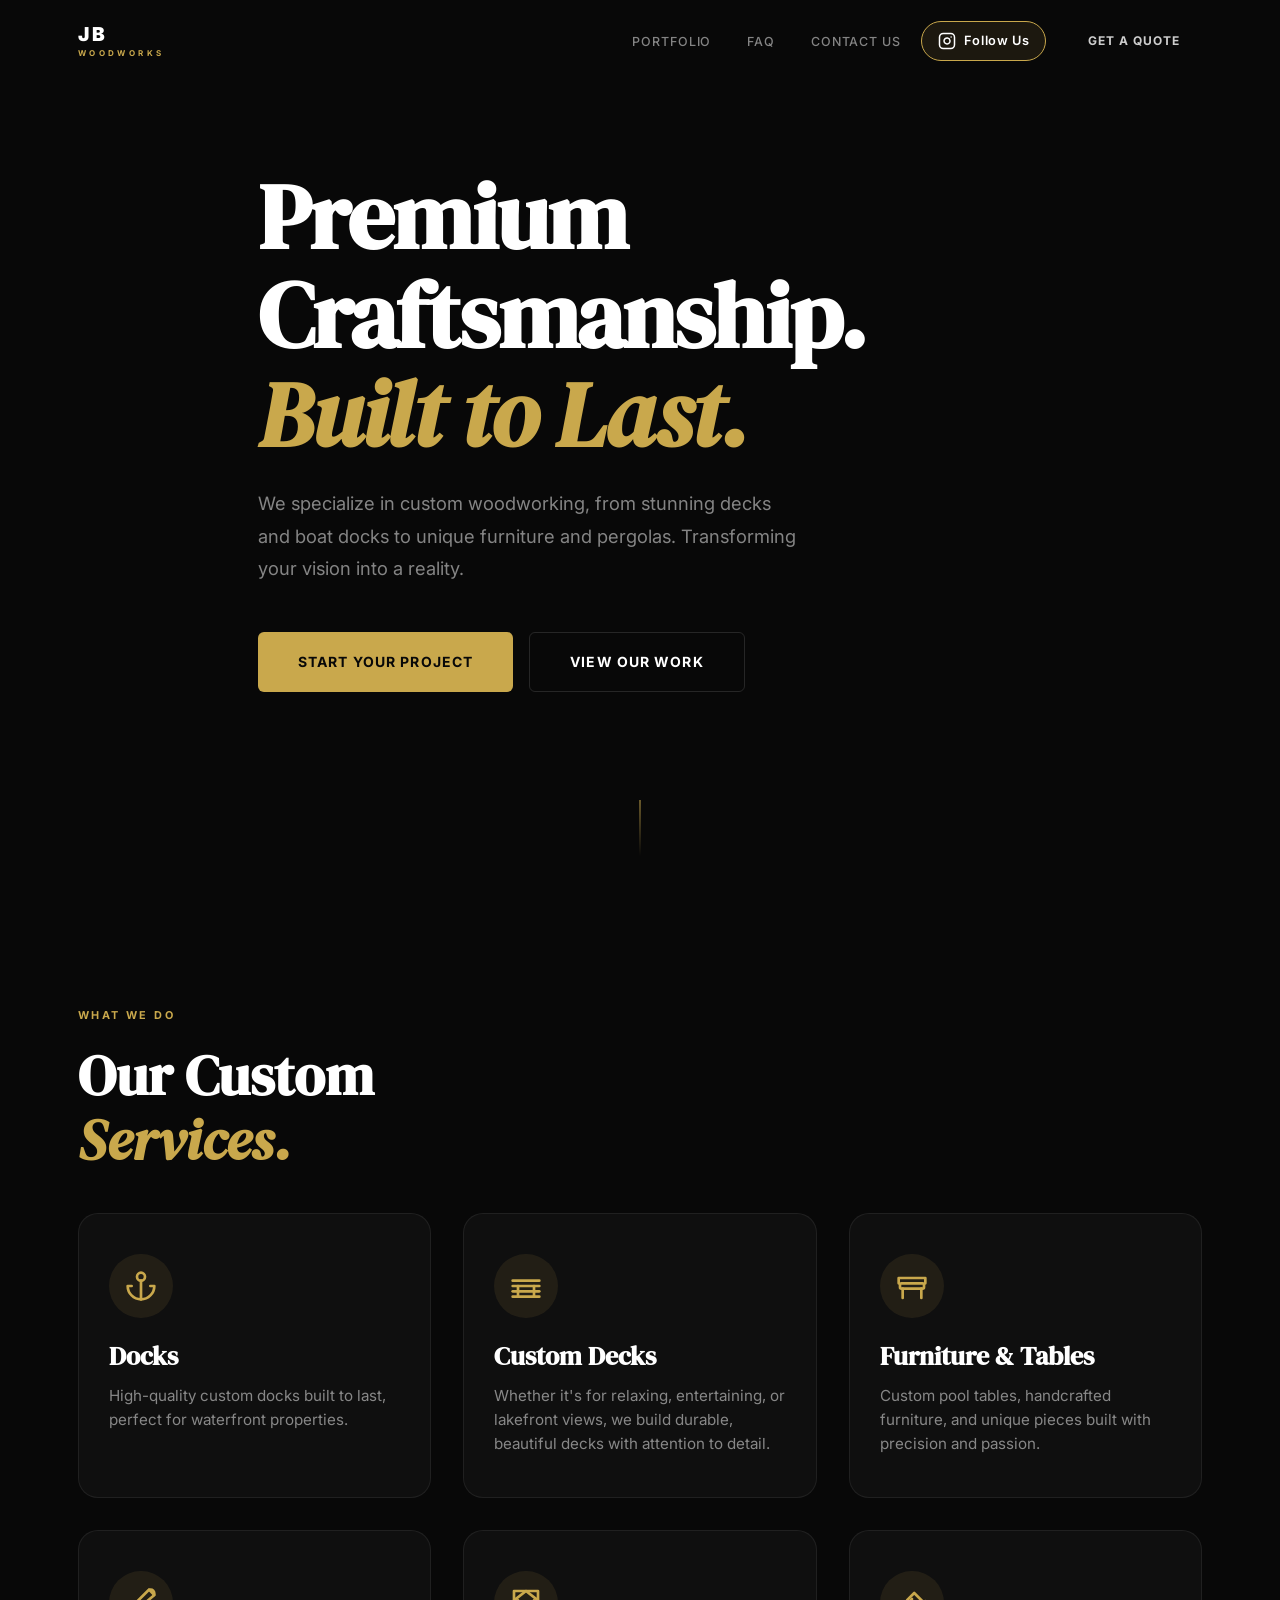
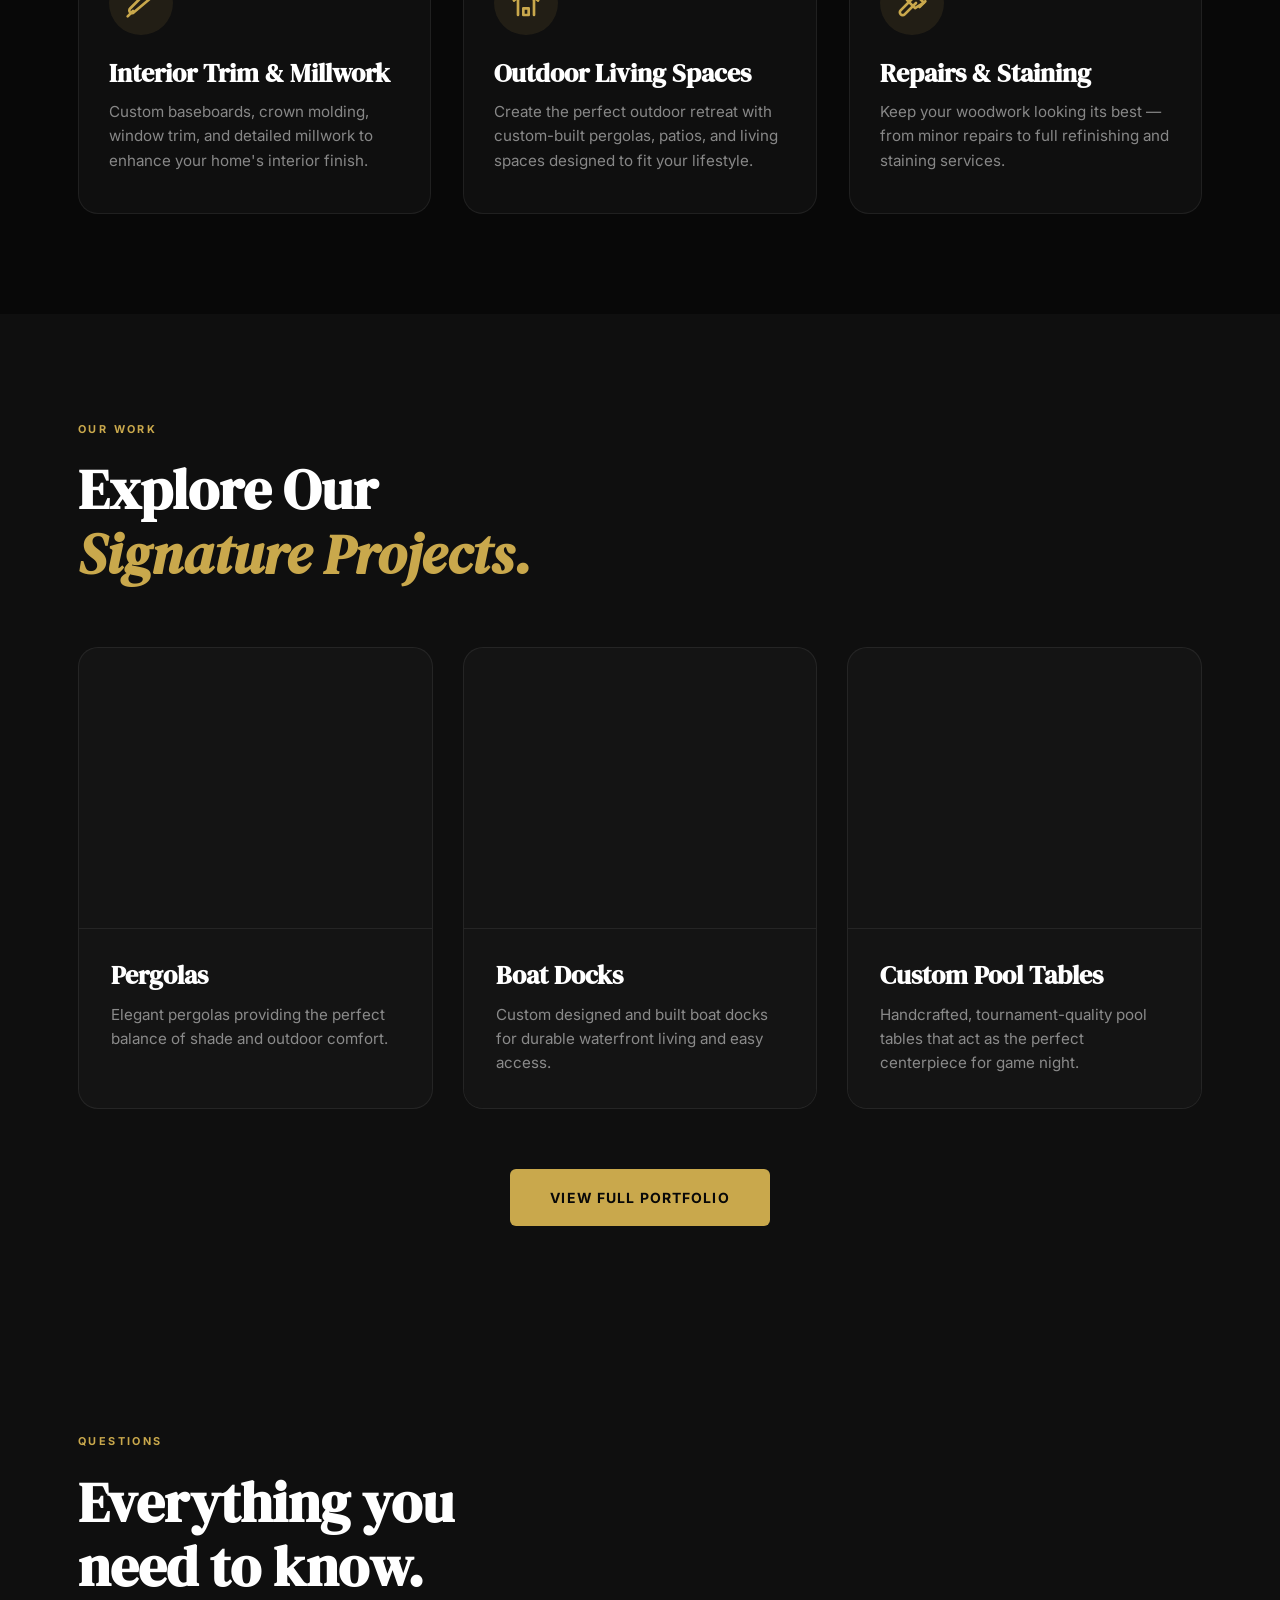
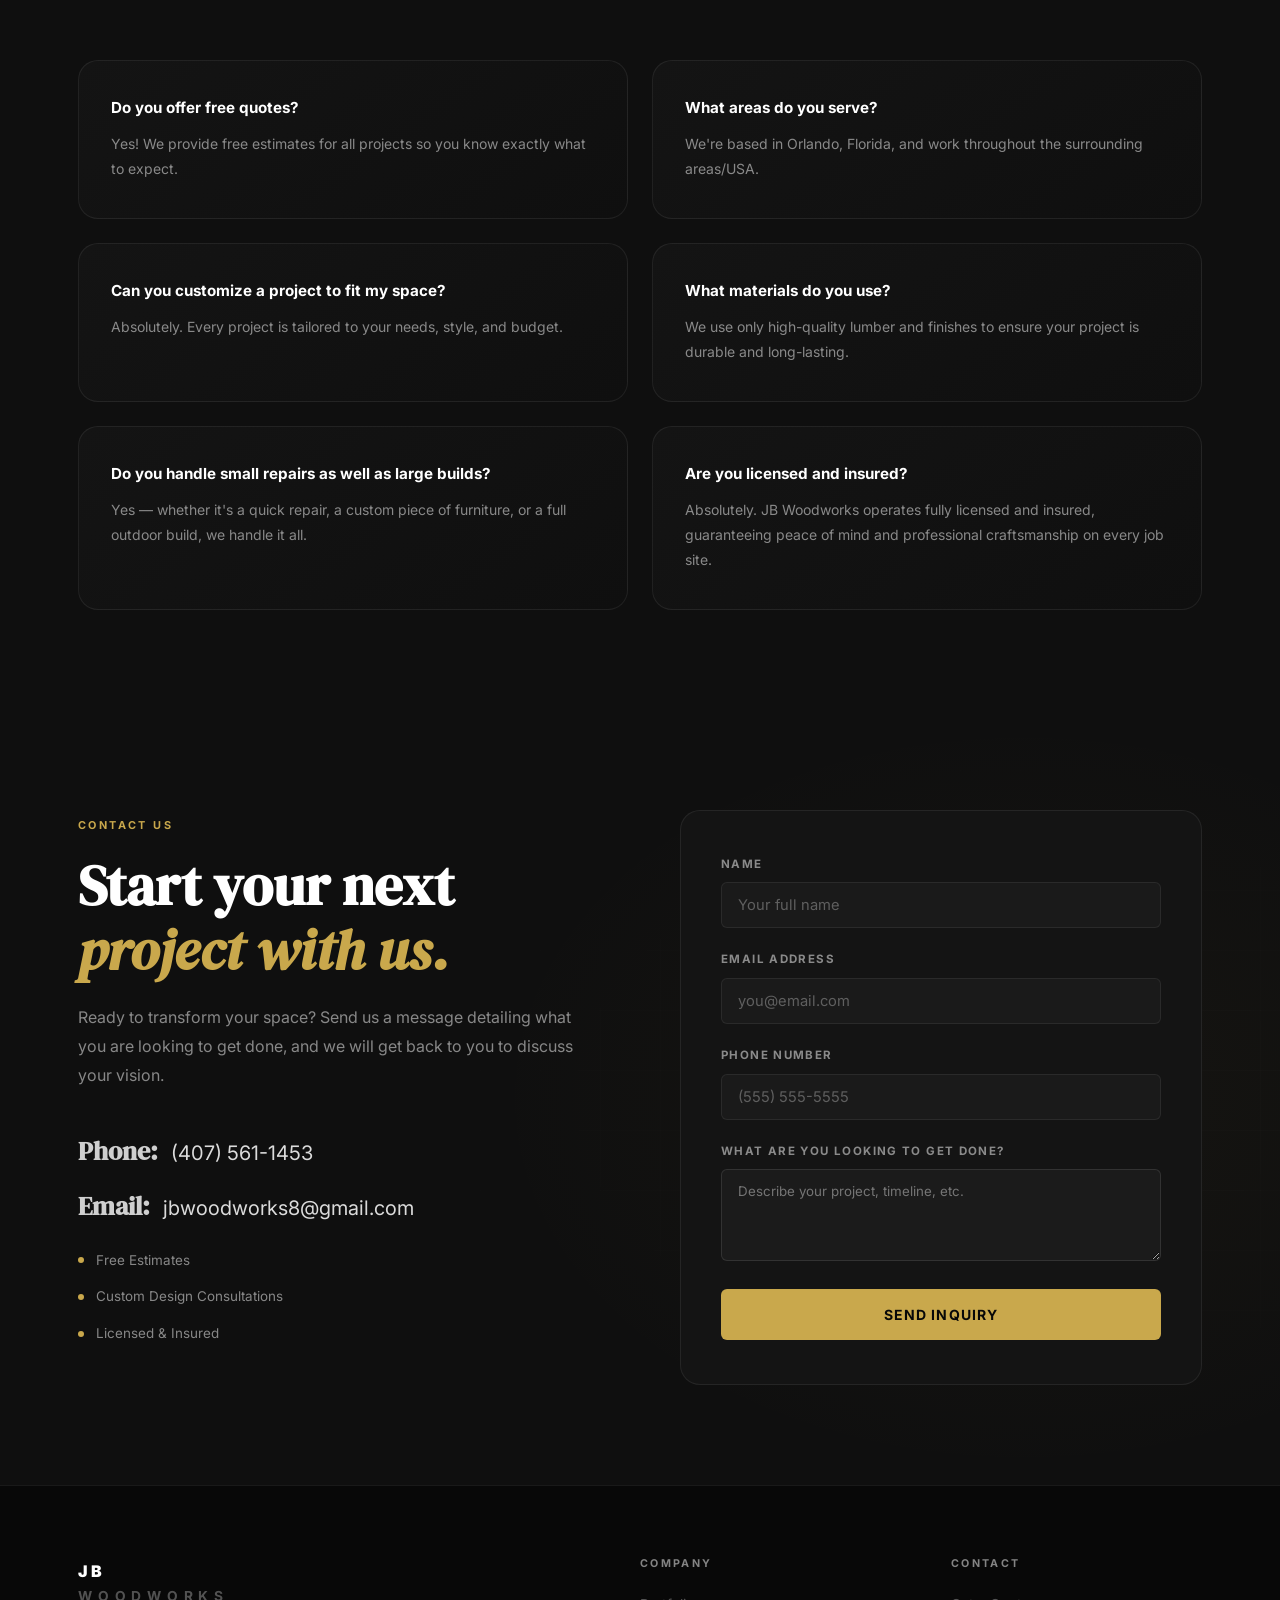
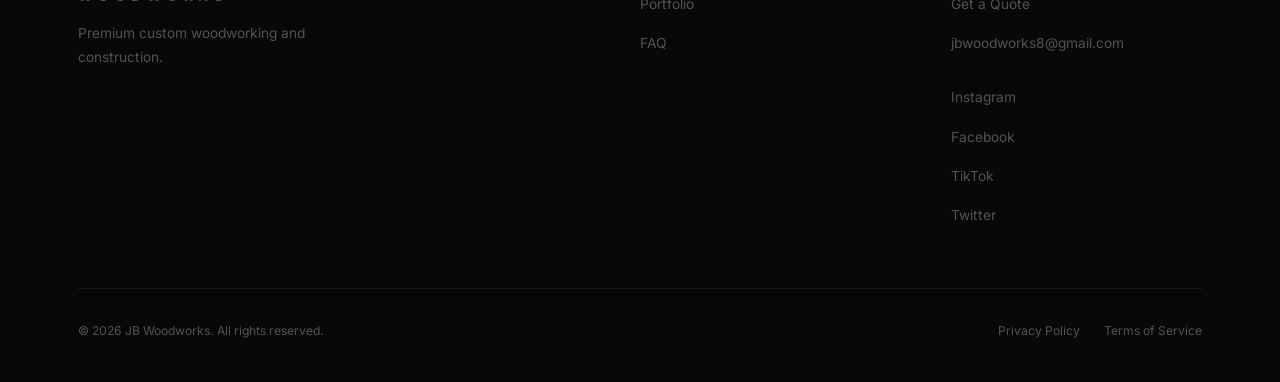
==== index.html @ e1feafca "Add files via upload" ====
<!DOCTYPE html>
<html lang="en">

<head>
    <meta charset="UTF-8" />
    <meta name="viewport" content="width=device-width, initial-scale=1.0" />
    <title>JB Woodworks | Custom Woodworking & Construction</title>
    <meta name="description"
        content="JB Woodworks provides high-quality custom woodworking, decks, boat docks, pergolas, and furniture." />

    <link rel="preconnect" href="https://fonts.googleapis.com" />
    <link rel="preconnect" href="https://fonts.gstatic.com" crossorigin />
    <link
        href="https://fonts.googleapis.com/css2?family=Inter:wght@300;400;500;600;700;800;900&family=DM+Serif+Display:ital@0;1&display=swap"
        rel="stylesheet" />
    <link rel="stylesheet" href="style.css" />
</head>

<body>

    <!-- NAV -->
    <nav id="navbar">
        <div class="nav-inner">
            <a href="#" class="nav-logo">
                <span class="nav-logo-text">JB <span class="nav-logo-sub">WOODWORKS</span></span>
            </a>
            <ul class="nav-links">
                <li><a href="#portfolio">Portfolio</a></li>
                <li><a href="#faq">FAQ</a></li>
                <li><a href="#contact">Contact Us</a></li>
            </ul>
            <div class="nav-socials" style="display: flex; gap: 12px; align-items: center;">
                <a href="https://www.instagram.com/jb.woodworkss" target="_blank" rel="noopener" class="nav-instagram"
                    title="Instagram">
                    <svg width="18" height="18" viewBox="0 0 24 24" fill="none" stroke="currentColor" stroke-width="2"
                        stroke-linecap="round" stroke-linejoin="round">
                        <rect x="2" y="2" width="20" height="20" rx="5" ry="5"></rect>
                        <path d="M16 11.37A4 4 0 1 1 12.63 8 4 4 0 0 1 16 11.37z"></path>
                        <line x1="17.5" y1="6.5" x2="17.51" y2="6.5"></line>
                    </svg>
                    <span>Follow Us</span>
                </a>
            </div>
            <a href="#contact" class="btn btn-nav">Get a Quote</a>
            <button class="nav-hamburger" id="hamburger" aria-label="Toggle menu">
                <span></span><span></span><span></span>
            </button>
        </div>
    </nav>

    <!-- MOBILE MENU -->
    <div class="mobile-menu" id="mobileMenu">
        <ul>
            <li><a href="#portfolio" class="mob-link">Portfolio</a></li>
            <li><a href="#faq" class="mob-link">FAQ</a></li>
            <li><a href="https://www.instagram.com/jb.woodworkss" target="_blank" rel="noopener"
                    class="mob-link">Instagram</a></li>
            <li><a href="https://www.facebook.com/people/JB-Woodworks/61581118061434" target="_blank" rel="noopener"
                    class="mob-link">Facebook</a></li>
            <li><a href="https://www.tiktok.com/@jbwoodworks_" target="_blank" rel="noopener"
                    class="mob-link">TikTok</a></li>
            <li><a href="https://x.com/jbwoodworks8" target="_blank" rel="noopener" class="mob-link">Twitter</a></li>
            <li><a href="#contact" class="btn btn-primary mob-link">Get a Quote</a></li>
        </ul>
    </div>

    <!-- HERO -->
    <section id="hero">
        <!-- Background Slider -->
        <div class="hero-slider" id="heroSlider">
            <!-- Hero Media Sequence -->
            <div class="hero-slide active" data-duration="14000" data-video-start="0">
                <video loop muted playsinline style="width: 100%; height: 100%; object-fit: cover;">
                    <source src="Jah Images/Pergola/IMG_0047.MOV" type="video/mp4">
                </video>
            </div>
            <div class="hero-slide" data-duration="5000" data-video-start="0">
                <video loop muted playsinline style="width: 100%; height: 100%; object-fit: cover;">
                    <source src="Jah Images/Trex Deck/I like.MOV" type="video/mp4">
                </video>
            </div>
            <div class="hero-slide" data-duration="6000"
                style="background-image: url('Jah Images/Boat Dock/IMG_1578_00.png'); background-position: center; background-size: cover;">
            </div>
            <div class="hero-slide" data-duration="3000" data-video-start="3">
                <video loop muted playsinline style="width: 100%; height: 100%; object-fit: cover;">
                    <source src="Jah Images/Deck/My Movie 2.mov" type="video/mp4">
                </video>
            </div>
            <div class="hero-slide" data-duration="6000"
                style="background-image: url('Jah Images/Pergola/IMG_1943.jpg'); background-position: center; background-size: cover;">
            </div>
            <div class="hero-slide" data-duration="6000"
                style="background-image: url('Jah Images/Custom Pool Table/Resized_1000014068_733961905721315(1).JPG'); background-position: center; background-size: cover;">
            </div>
        </div>
        <div class="hero-overlay"></div>

        <div class="container hero-content">
            <h1 class="hero-headline">Premium Craftsmanship.<br /><em>Built to Last.</em></h1>
            <p class="hero-subheadline">We specialize in custom woodworking, from stunning decks and boat docks to
                unique furniture and pergolas. Transforming your vision into a reality.</p>
            <div class="hero-cta-group">
                <a href="#contact" class="btn btn-primary btn-large">Start Your Project</a>
                <a href="#portfolio" class="btn btn-ghost btn-large">View Our Work</a>
            </div>

        </div>
        <div class="hero-scroll-indicator">
            <div class="scroll-line"></div>
        </div>
    </section>

    <!-- SERVICES -->
    <section id="services" class="section-method">
        <div class="container">
            <span class="section-tag">What We Do</span>
            <h2 class="section-headline">Our Custom<br /><em>Services.</em></h2>

            <div class="services-grid"
                style="margin-top: 40px; display: grid; grid-template-columns: repeat(auto-fit, minmax(300px, 1fr)); gap: 32px;">
                <div class="service-card fade-in-up">
                    <div class="service-icon">
                        <svg width="32" height="32" viewBox="0 0 24 24" fill="none" stroke="currentColor"
                            stroke-width="2" stroke-linecap="round" stroke-linejoin="round">
                            <circle cx="12" cy="5" r="3"></circle>
                            <line x1="12" y1="22" x2="12" y2="8"></line>
                            <path d="M5 12H2a10 10 0 0 0 20 0h-3"></path>
                        </svg>
                    </div>
                    <h3>Docks</h3>
                    <p>High-quality custom docks built to last, perfect for waterfront properties.</p>
                </div>
                <div class="service-card fade-in-up" style="animation-delay:0.1s">
                    <div class="service-icon">
                        <svg width="32" height="32" viewBox="0 0 24 24" fill="none" stroke="currentColor"
                            stroke-width="2" stroke-linecap="round" stroke-linejoin="round">
                            <path d="M2 12h20"></path>
                            <path d="M2 8h20"></path>
                            <path d="M2 16h20"></path>
                            <path d="M2 20h20"></path>
                            <path d="M6 12v8"></path>
                            <path d="M18 12v8"></path>
                        </svg>
                    </div>
                    <h3>Custom Decks</h3>
                    <p>Whether it's for relaxing, entertaining, or lakefront views, we build durable, beautiful decks
                        with attention to detail.</p>
                </div>
                <div class="service-card fade-in-up" style="animation-delay:0.2s">
                    <div class="service-icon">
                        <svg width="32" height="32" viewBox="0 0 24 24" fill="none" stroke="currentColor"
                            stroke-width="2" stroke-linecap="round" stroke-linejoin="round">
                            <rect x="3" y="10" width="18" height="4" rx="1"></rect>
                            <path d="M5 14v7"></path>
                            <path d="M19 14v7"></path>
                            <path d="M2 10V6h20v4"></path>
                        </svg>
                    </div>
                    <h3>Furniture & Tables</h3>
                    <p>Custom pool tables, handcrafted furniture, and unique pieces built with precision and passion.
                    </p>
                </div>
                <div class="service-card fade-in-up" style="animation-delay:0.3s">
                    <div class="service-icon">
                        <svg width="32" height="32" viewBox="0 0 24 24" fill="none" stroke="currentColor"
                            stroke-width="2" stroke-linecap="round" stroke-linejoin="round">
                            <path d="M21.174 6.812a1 1 0 0 0-3.986-3.987L3.842 16.174a2 2 0 1 0 2.828 2.828Z"></path>
                            <path d="m18 2 4 4"></path>
                            <path d="m2 22 4-4"></path>
                        </svg>
                    </div>
                    <h3>Interior Trim & Millwork</h3>
                    <p>Custom baseboards, crown molding, window trim, and detailed millwork to enhance your home's
                        interior finish.</p>
                </div>
                <div class="service-card fade-in-up" style="animation-delay:0.4s">
                    <div class="service-icon">
                        <svg width="32" height="32" viewBox="0 0 24 24" fill="none" stroke="currentColor"
                            stroke-width="2" stroke-linecap="round" stroke-linejoin="round">
                            <path d="M3 10V3h18v7"></path>
                            <path d="M3 10L12 3l9 7"></path>
                            <path d="M6 10v11"></path>
                            <path d="M18 10v11"></path>
                            <rect x="10" y="16" width="4" height="5"></rect>
                        </svg>
                    </div>
                    <h3>Outdoor Living Spaces</h3>
                    <p>Create the perfect outdoor retreat with custom-built pergolas, patios, and living spaces designed
                        to fit your lifestyle.</p>
                </div>
                <div class="service-card fade-in-up" style="animation-delay:0.5s">
                    <div class="service-icon">
                        <svg width="32" height="32" viewBox="0 0 24 24" fill="none" stroke="currentColor"
                            stroke-width="2" stroke-linecap="round" stroke-linejoin="round">
                            <path d="M15 12l-8.5 8.5c-.83.83-2.17.83-3 0 0 0 0 0 0 0a2.12 2.12 0 0 1 0-3L12 9"></path>
                            <path d="M17.64 15L22 10.64"></path>
                            <path d="M20.91 11.7l-1.25-1.25c-6-6-6-6-6-6l-5.36 5.36c6 6 6 6 6 6z"></path>
                        </svg>
                    </div>
                    <h3>Repairs & Staining</h3>
                    <p>Keep your woodwork looking its best — from minor repairs to full refinishing and staining
                        services.</p>
                </div>
            </div>
        </div>
    </section>

    <!-- PORTFOLIO PREVIEW -->
    <section id="portfolio" class="section-portfolio">
        <div class="container">
            <span class="section-tag">Our Work</span>
            <h2 class="section-headline">Explore Our<br /><em>Signature Projects.</em></h2>

            <div class="portfolio-grid"
                style="grid-template-columns: repeat(auto-fit, minmax(300px, 1fr)); display: grid; gap: 30px;">
                <!-- Portfolio Item 1 (Pergola) -->
                <a href="project_pergola.html" style="text-decoration: none; color: inherit; display: block;"
                    class="portfolio-card fade-in-up">
                    <div class="portfolio-image" style="background-image: url('Jah Images/Pergola/IMG_1943.jpg');">
                    </div>
                    <div class="portfolio-content">
                        <h3>Pergolas</h3>
                        <p class="portfolio-desc">Elegant pergolas providing the perfect balance of shade and outdoor
                            comfort.</p>
                    </div>
                </a>

                <!-- Portfolio Item 2 (Boat Dock) -->
                <a href="project_boat_dock.html" style="text-decoration: none; color: inherit; display: block;"
                    class="portfolio-card fade-in-up" style="animation-delay:0.1s">
                    <div class="portfolio-image" style="background-image: url('Jah Images/Boat Dock/IMG_1578_00.png');">
                    </div>
                    <div class="portfolio-content">
                        <h3>Boat Docks</h3>
                        <p class="portfolio-desc">Custom designed and built boat docks for durable waterfront living and
                            easy access.</p>
                    </div>
                </a>

                <!-- Portfolio Item 3 (Pool Table B) -->
                <a href="project_custom_pool_table_b.html"
                    style="text-decoration: none; color: inherit; display: block;" class="portfolio-card fade-in-up"
                    style="animation-delay:0.2s">
                    <div class="portfolio-image"
                        style="background-image: url('Jah Images/Custom Pool Table/Resized_1000014068_733961905721315(1).JPG');">
                    </div>
                    <div class="portfolio-content">
                        <h3>Custom Pool Tables</h3>
                        <p class="portfolio-desc">Handcrafted, tournament-quality pool tables that act as the perfect
                            centerpiece for game night.</p>
                    </div>
                </a>
            </div>

            <div style="text-align: center; margin-top: 60px;">
                <a href="portfolio.html" class="btn btn-primary btn-large">View Full Portfolio</a>
            </div>
        </div>
    </section>

    <!-- FAQ -->
    <section id="faq" class="section-faq">
        <div class="container">
            <span class="section-tag">Questions</span>
            <h2 class="section-headline">Everything you<br />need to know.</h2>
            <div class="faq-grid">
                <div class="faq-card">
                    <h4 class="faq-q">Do you offer free quotes?</h4>
                    <p class="faq-a">Yes! We provide free estimates for all projects so you know exactly what to expect.
                    </p>
                </div>
                <div class="faq-card">
                    <h4 class="faq-q">What areas do you serve?</h4>
                    <p class="faq-a">We're based in Orlando, Florida, and work throughout the surrounding areas/USA.</p>
                </div>
                <div class="faq-card">
                    <h4 class="faq-q">Can you customize a project to fit my space?</h4>
                    <p class="faq-a">Absolutely. Every project is tailored to your needs, style, and budget.</p>
                </div>
                <div class="faq-card">
                    <h4 class="faq-q">What materials do you use?</h4>
                    <p class="faq-a">We use only high-quality lumber and finishes to ensure your project is durable and
                        long-lasting.</p>
                </div>
                <div class="faq-card">
                    <h4 class="faq-q">Do you handle small repairs as well as large builds?</h4>
                    <p class="faq-a">Yes — whether it's a quick repair, a custom piece of furniture, or a full outdoor
                        build, we handle it all.</p>
                </div>
                <div class="faq-card">
                    <h4 class="faq-q">Are you licensed and insured?</h4>
                    <p class="faq-a">Absolutely. JB Woodworks operates fully licensed and insured, guaranteeing peace of
                        mind and professional craftsmanship on every job site.</p>
                </div>
            </div>
        </div>
    </section>

    <!-- APPLICATION FORM -->
    <section id="contact" class="section-apply">
        <div class="apply-bg"></div>
        <div class="container apply-inner">
            <div class="apply-text">
                <span class="section-tag">Contact Us</span>
                <h2>Start your next<br /><em>project with us.</em></h2>
                <p>Ready to transform your space? Send us a message detailing what you are looking to get done, and we
                    will get back to you to discuss your vision.</p>
                <div style="margin-top:40px; margin-bottom: 20px; font-size: 1.25rem;">
                    <div style="margin-bottom: 12px;"><strong
                            style="font-family: 'DM Serif Display', serif; color: var(--primary); font-size: 1.6rem; margin-right: 8px;">Phone:</strong>
                        <a href="tel:4075611453" style="color:rgba(255,255,255,0.85); text-decoration: none;">(407)
                            561-1453</a>
                    </div>
                    <div><strong
                            style="font-family: 'DM Serif Display', serif; color: var(--primary); font-size: 1.6rem; margin-right: 8px;">Email:</strong>
                        <a href="mailto:jbwoodworks8@gmail.com"
                            style="color:rgba(255,255,255,0.85); text-decoration: none;">jbwoodworks8@gmail.com</a>
                    </div>
                </div>
                <div class="apply-assurances">
                    <div class="apply-assurance-item">
                        <span class="assurance-dot"></span>
                        <span>Free Estimates</span>
                    </div>
                    <div class="apply-assurance-item">
                        <span class="assurance-dot"></span>
                        <span>Custom Design Consultations</span>
                    </div>
                    <div class="apply-assurance-item">
                        <span class="assurance-dot"></span>
                        <span>Licensed & Insured</span>
                    </div>
                </div>
            </div>

            <div class="apply-form-wrap">
                <form class="apply-form" id="applyForm" action="https://formsubmit.co/jbwoodworks8@gmail.com"
                    method="POST">
                    <!-- FormSubmit config -->
                    <input type="hidden" name="_subject" value="New Project Inquiry — JB Woodworks" />
                    <input type="hidden" name="_captcha" value="false" />
                    <!-- Send users to the actual site URL instead of formsubmit default thank you page -->
                    <input type="hidden" name="_next" id="formNext" value="" />

                    <div class="form-group">
                        <label for="fullName">Name</label>
                        <input type="text" id="fullName" name="Name" placeholder="Your full name" required
                            autocomplete="name" />
                    </div>
                    <div class="form-group">
                        <label for="email">Email Address</label>
                        <input type="email" id="email" name="Email" placeholder="you@email.com" required
                            autocomplete="email" />
                    </div>
                    <div class="form-group">
                        <label for="phone">Phone Number</label>
                        <input type="tel" id="phone" name="Phone" placeholder="(555) 555-5555" />
                    </div>
                    <div class="form-group">
                        <label for="projectDetails">What are you looking to get done?</label>
                        <textarea id="projectDetails" name="Project Details" rows="4"
                            placeholder="Describe your project, timeline, etc." required
                            style="width:100%; padding:0.8rem 1rem; background:rgba(255,255,255,0.03); border:1px solid rgba(255,255,255,0.1); border-radius:6px; color:#fff; font-family:inherit;"></textarea>
                    </div>
                    <!-- Spam trap -->
                    <input type="text" name="_honey" style="display:none" />
                    <button type="submit" class="btn btn-primary btn-large btn-full" id="submitBtn">Send
                        Inquiry</button>
                </form>
                <div class="form-success" id="formSuccess" style="display:none">
                    <div class="form-success-icon">&#10003;</div>
                    <h3>Message received.</h3>
                    <p>Thank you for reaching out. We will be in touch shortly to discuss your project.</p>
                </div>
                <div class="form-error" id="formError" style="display:none">
                    <p>Something went wrong. Please try again or email us directly.</p>
                </div>
            </div>
        </div>
    </section>

    <!-- FOOTER -->
    <footer class="site-footer">
        <div class="container">
            <div class="footer-inner">
                <div class="footer-brand">
                    <div class="footer-logo-wrap">
                        <div>
                            <a href="#" class="footer-logo">JB</a>
                            <p class="footer-tagline">WOODWORKS</p>
                        </div>
                    </div>
                    <p>Premium custom woodworking and construction.</p>
                </div>
                <div class="footer-links-col">
                    <h4>Company</h4>
                    <ul>
                        <li><a href="#portfolio">Portfolio</a></li>
                        <li><a href="#faq">FAQ</a></li>
                    </ul>
                </div>
                <div class="footer-links-col">
                    <h4>Contact</h4>
                    <ul>
                        <li><a href="#contact">Get a Quote</a></li>
                        <li><a href="mailto:jbwoodworks8@gmail.com">jbwoodworks8@gmail.com</a></li>
                        <li style="margin-top: 15px;"><a href="https://www.instagram.com/jb.woodworkss" target="_blank"
                                rel="noopener">Instagram</a></li>
                        <li><a href="https://www.facebook.com/people/JB-Woodworks/61581118061434" target="_blank"
                                rel="noopener">Facebook</a></li>
                        <li><a href="https://www.tiktok.com/@jbwoodworks_" target="_blank" rel="noopener">TikTok</a>
                        </li>
                        <li><a href="https://x.com/jbwoodworks8" target="_blank" rel="noopener">Twitter</a></li>
                    </ul>
                </div>
            </div>
            <div class="footer-bottom">
                <p>&copy; 2026 JB Woodworks. All rights reserved.</p>
                <div class="footer-legal-links">
                    <a href="privacy.html">Privacy Policy</a>
                    <a href="terms.html">Terms of Service</a>
                </div>
            </div>
        </div>
    </footer>

    <script src="script.js"></script>
    <script>
        // Set form redirect target to current URL with ?success=true
        document.getElementById('formNext').value = window.location.href.split('?')[0] + '?success=true';
    </script>
</body>

</html>
---- style.css ----
/* =============================================
   YING YANG ENTERTAINMENT — STYLES
   ============================================= */

*,
*::before,
*::after {
  box-sizing: border-box;
  margin: 0;
  padding: 0;
}

:root {
  --black: #080808;
  --black-2: #0f0f0f;
  --black-3: #141414;
  --black-4: #1a1a1a;
  --black-5: #222222;
  --border: rgba(255, 255, 255, 0.07);
  --border-light: rgba(255, 255, 255, 0.12);
  --white: #ffffff;
  --white-80: rgba(255, 255, 255, 0.80);
  --white-50: rgba(255, 255, 255, 0.50);
  --white-30: rgba(255, 255, 255, 0.30);
  --gold: #c9a84c;
  --gold-light: #e2c47a;
  --gold-dim: rgba(201, 168, 76, 0.10);
  --green: #1db954;
  --green-dim: rgba(29, 185, 84, 0.12);
  --radius-sm: 6px;
  --radius: 12px;
  --radius-lg: 20px;
  --shadow: 0 4px 32px rgba(0, 0, 0, 0.6);
  --shadow-lg: 0 12px 60px rgba(0, 0, 0, 0.8);
  --transition: 0.25s cubic-bezier(0.4, 0, 0.2, 1);
}

html {
  scroll-behavior: smooth;
  overflow-x: hidden;
}

body {
  background: var(--black);
  color: var(--white-80);
  font-family: 'Inter', -apple-system, sans-serif;
  font-size: 16px;
  line-height: 1.7;
  -webkit-font-smoothing: antialiased;
  overflow-x: hidden;
}

h1,
h2,
h3,
h4 {
  font-family: 'DM Serif Display', Georgia, serif;
  color: var(--white);
  line-height: 1.15;
}

h1 {
  font-size: clamp(2.6rem, 6.5vw, 5.2rem);
}

h2 {
  font-size: clamp(2rem, 4.5vw, 3.5rem);
}

h3 {
  font-size: clamp(1rem, 2vw, 1.3rem);
}

em {
  font-style: italic;
  color: var(--gold);
}

p {
  color: var(--white-80);
  margin-bottom: 1rem;
}

p:last-child {
  margin-bottom: 0;
}

a {
  color: inherit;
  text-decoration: none;
}

.container {
  max-width: 1180px;
  margin: 0 auto;
  padding: 0 28px;
}

section {
  padding: 100px 0;
}

/* BUTTONS */
.btn {
  display: inline-flex;
  align-items: center;
  justify-content: center;
  padding: 13px 28px;
  border-radius: var(--radius-sm);
  font-family: 'Inter', sans-serif;
  font-size: 0.82rem;
  font-weight: 700;
  letter-spacing: 0.08em;
  text-transform: uppercase;
  cursor: pointer;
  border: none;
  transition: all var(--transition);
  white-space: nowrap;
}

.btn-primary {
  background: var(--gold);
  color: var(--black);
}

.btn-primary:hover {
  background: var(--gold-light);
  transform: translateY(-2px);
  box-shadow: 0 8px 30px rgba(201, 168, 76, 0.35);
}

.btn-ghost {
  background: transparent;
  color: var(--white);
  border: 1px solid var(--border-light);
}

.btn-ghost:hover {
  border-color: var(--gold);
  color: var(--gold);
  transform: translateY(-2px);
}

.btn-nav {
  padding: 10px 22px;
  font-size: 0.75rem;
}

.btn-large {
  padding: 17px 40px;
  font-size: 0.875rem;
}

/* LABELS */
.section-tag {
  display: inline-block;
  font-family: 'Inter', sans-serif;
  font-size: 0.68rem;
  font-weight: 700;
  letter-spacing: 0.22em;
  text-transform: uppercase;
  color: var(--gold);
  margin-bottom: 20px;
}

.section-headline {
  margin-bottom: 20px;
}

.section-subheadline {
  font-size: 1.05rem;
  color: var(--white-50);
  max-width: 620px;
  margin-bottom: 60px;
  line-height: 1.8;
}

/* FADE IN */
.fade-in-up {
  opacity: 0;
  transform: translateY(28px);
  transition: opacity 0.65s ease, transform 0.65s ease;
}

.fade-in-up.visible {
  opacity: 1;
  transform: translateY(0);
}

/* =============================================
   NAVBAR
   ============================================= */
#navbar {
  position: fixed;
  top: 0;
  left: 0;
  right: 0;
  z-index: 1000;
  transition: all var(--transition);
}

#navbar.scrolled {
  background: rgba(8, 8, 8, 0.96);
  backdrop-filter: blur(20px);
  -webkit-backdrop-filter: blur(20px);
  border-bottom: 1px solid var(--border);
}

.nav-inner {
  max-width: 1180px;
  margin: 0 auto;
  padding: 0 28px;
  height: 82px;
  display: flex;
  align-items: center;
  gap: 20px;
}

.nav-logo {
  display: flex;
  align-items: center;
  gap: 11px;
  flex-shrink: 0;
}

.nav-yy-icon {
  width: 36px;
  height: 36px;
}

.nav-logo-text {
  font-family: 'Inter', sans-serif;
  font-size: 1.2rem;
  font-weight: 900;
  letter-spacing: 0.16em;
  color: var(--white);
  line-height: 1;
}

.nav-logo-sub {
  display: block;
  font-size: 0.5rem;
  letter-spacing: 0.42em;
  color: var(--gold);
  font-weight: 700;
  margin-top: 4px;
}

.nav-links {
  display: flex;
  list-style: none;
  gap: 36px;
  margin-left: auto;
}

.nav-links a {
  font-size: 0.78rem;
  font-weight: 500;
  letter-spacing: 0.07em;
  color: var(--white-50);
  transition: color var(--transition);
  text-transform: uppercase;
}

.nav-links a:hover {
  color: var(--white);
}

.nav-socials {
  display: flex;
  gap: 16px;
  align-items: center;
}

.nav-instagram {
  display: flex;
  align-items: center;
  gap: 8px;
  color: var(--white);
  font-family: 'Inter', sans-serif;
  font-weight: 600;
  font-size: 0.8rem;
  letter-spacing: 0.05em;
  background: rgba(201, 168, 76, 0.1);
  border: 1px solid var(--gold);
  padding: 8px 16px;
  border-radius: 30px;
  transition: all var(--transition);
  text-decoration: none;
}

.nav-instagram:hover {
  background: var(--gold);
  color: var(--black);
  transform: translateY(-2px);
}

.nav-instagram svg {
  color: inherit;
}

.nav-icon {
  color: var(--white);
  transition: color var(--transition);
  display: flex;
  align-items: center;
  justify-content: center;
}

.nav-icon:hover {
  color: var(--gold);
}

.nav-hamburger {
  display: none;
  flex-direction: column;
  gap: 5px;
  background: none;
  border: none;
  cursor: pointer;
  padding: 4px;
  margin-left: auto;
}

.nav-hamburger span {
  display: block;
  width: 24px;
  height: 2px;
  background: var(--white);
  transition: all var(--transition);
}

/* MOBILE MENU */
.mobile-menu {
  display: none;
  position: fixed;
  top: 72px;
  left: 0;
  right: 0;
  bottom: 0;
  background: var(--black);
  z-index: 999;
  padding: 40px 28px;
  flex-direction: column;
}

.mobile-menu.open {
  display: flex;
}

.mobile-menu ul {
  list-style: none;
  display: flex;
  flex-direction: column;
  gap: 24px;
}

.mobile-menu a {
  font-size: 1.3rem;
  font-weight: 600;
  color: var(--white);
}

/* =============================================
   HERO
   ============================================= */
#hero {
  position: relative;
  min-height: 100vh;
  display: flex;
  align-items: center;
  overflow: hidden;
  padding: 140px 0 100px;
}


.hero-slider {
  position: absolute;
  inset: 0;
  overflow: hidden;
  z-index: 0;
}

.hero-slide {
  position: absolute;
  inset: 0;
  background-size: cover;
  background-position: center;
  opacity: 0;
  transition: opacity 1.5s ease-in-out, transform 8s ease-out;
  transform: scale(1.05);
}

.hero-slide.active {
  opacity: 1;
  transform: scale(1);
}

.hero-overlay {
  position: absolute;
  inset: 0;
  background: linear-gradient(to right, rgba(8, 8, 8, 0.95) 0%, rgba(8, 8, 8, 0.7) 40%, rgba(8, 8, 8, 0.3) 100%);
  z-index: 1;
}


.hero-content {
  position: relative;
  z-index: 2;
  max-width: 820px;
}

/* HERO MARK - removed */
.hero-yy-mark {
  display: none;
}

.hero-headline {
  font-size: clamp(3rem, 7.5vw, 5.8rem);
  line-height: 1.06;
  margin-bottom: 24px;
  letter-spacing: -0.02em;
}

.hero-subheadline {
  font-size: clamp(1rem, 2vw, 1.15rem);
  color: var(--white-50);
  max-width: 540px;
  margin-bottom: 48px;
  line-height: 1.75;
}

.hero-cta-group {
  display: flex;
  gap: 16px;
  flex-wrap: wrap;
  margin-bottom: 80px;
}

/* STATS — inline suffix */
.hero-stats {
  display: flex;
  flex-wrap: wrap;
  gap: 0;
}

.stat-item {
  display: flex;
  flex-direction: column;
  padding-right: 48px;
}

.stat-number-row {
  display: flex;
  align-items: baseline;
  gap: 3px;
}

.stat-number {
  font-family: 'DM Serif Display', serif;
  font-size: 2.8rem;
  color: var(--white);
  line-height: 1;
}

.stat-suffix {
  font-family: 'DM Serif Display', serif;
  font-size: 2.8rem;
  color: var(--gold);
  line-height: 1;
}

.stat-label {
  font-size: 0.68rem;
  color: var(--white-30);
  font-weight: 600;
  letter-spacing: 0.1em;
  margin-top: 6px;
  text-transform: uppercase;
}

.stat-divider {
  width: 1px;
  background: var(--border);
  margin-right: 48px;
  height: 44px;
  align-self: center;
}

.hero-scroll-indicator {
  position: absolute;
  bottom: 44px;
  left: 50%;
  transform: translateX(-50%);
  z-index: 2;
}

.scroll-line {
  width: 1px;
  height: 56px;
  background: linear-gradient(to bottom, var(--gold), transparent);
  animation: scrollPulse 2s ease-in-out infinite;
}

@keyframes scrollPulse {

  0%,
  100% {
    opacity: 0.3;
  }

  50% {
    opacity: 1;
  }
}


/* =============================================
   PORTFOLIO SECTION
   ============================================= */
.section-portfolio {
  background: var(--black-2);
}

.portfolio-grid {
  display: grid;
  grid-template-columns: repeat(auto-fit, minmax(320px, 1fr));
  gap: 32px;
  margin-top: 60px;
}

.portfolio-card {
  background: var(--black-3);
  border: 1px solid var(--border);
  border-radius: var(--radius-lg);
  overflow: hidden;
  position: relative;
  transition: all var(--transition);
}

.portfolio-card:hover {
  transform: translateY(-8px);
  border-color: rgba(201, 168, 76, 0.4);
  box-shadow: 0 16px 40px rgba(0, 0, 0, 0.6);
}

.portfolio-image {
  height: 280px;
  background-size: cover;
  background-position: center;
  transition: transform 0.6s ease;
}

.portfolio-card:hover .portfolio-image {
  transform: scale(1.05);
}

.portfolio-content {
  padding: 32px;
  position: relative;
  z-index: 2;
  background: var(--black-3);
  border-top: 1px solid var(--border);
}

.portfolio-content h3 {
  font-family: 'DM Serif Display', serif;
  font-size: 1.6rem;
  color: var(--white);
  margin-bottom: 12px;
}

.portfolio-desc {
  font-size: 0.95rem;
  color: var(--white-50);
  line-height: 1.6;
  margin: 0;
}

/* =============================================
   FAQ
   ============================================= */
.section-faq {
  background: var(--black-2);
}

.faq-grid {
  display: grid;
  grid-template-columns: 1fr 1fr;
  gap: 24px;
  margin-top: 60px;
}

.faq-card {
  background: linear-gradient(145deg, var(--black-3), var(--black-2));
  border: 1px solid var(--border);
  border-radius: var(--radius-lg);
  padding: 36px 32px;
  transition: all 0.4s cubic-bezier(0.16, 1, 0.3, 1);
  position: relative;
  overflow: hidden;
}

.faq-card::before {
  content: '';
  position: absolute;
  top: 0;
  left: 0;
  width: 3px;
  height: 100%;
  background: var(--gold);
  transform: scaleY(0);
  transform-origin: bottom;
  transition: transform 0.4s ease;
}

.faq-card:hover {
  border-color: rgba(201, 168, 76, 0.4);
  transform: translateY(-4px);
  box-shadow: 0 12px 40px rgba(0, 0, 0, 0.8), 0 0 20px rgba(201, 168, 76, 0.05);
}

.faq-card:hover::before {
  transform: scaleY(1);
  transform-origin: top;
}

.faq-q {
  font-family: 'Inter', sans-serif;
  font-size: 0.95rem;
  font-weight: 700;
  color: var(--white);
  margin-bottom: 14px;
  line-height: 1.4;
}

.faq-a {
  font-size: 0.875rem;
  color: var(--white-50);
  line-height: 1.78;
  margin: 0;
}

/* APPLICATION */
.section-apply {
  position: relative;
  padding: 100px 0;
  overflow: hidden;
}

.apply-bg {
  position: absolute;
  inset: 0;
  background: radial-gradient(ellipse 60% 70% at 80% 50%, rgba(201, 168, 76, 0.04) 0%, transparent 70%), var(--black-2);
}

.apply-bg::after {
  content: '';
  position: absolute;
  inset: 0;
  background-image: linear-gradient(rgba(255, 255, 255, 0.015) 1px, transparent 1px), linear-gradient(90deg, rgba(255, 255, 255, 0.015) 1px, transparent 1px);
  background-size: 60px 60px;
  mask-image: radial-gradient(ellipse 80% 80% at 80% 50%, black 0%, transparent 70%);
  -webkit-mask-image: radial-gradient(ellipse 80% 80% at 80% 50%, black 0%, transparent 70%);
}

.apply-inner {
  position: relative;
  z-index: 2;
  display: grid;
  grid-template-columns: 1fr 1fr;
  gap: 80px;
  align-items: start;
}

.apply-text h2 {
  margin-bottom: 20px;
}

.apply-text p {
  font-size: 1rem;
  color: var(--white-50);
  line-height: 1.8;
  margin-bottom: 36px;
}

.apply-assurances {
  display: flex;
  flex-direction: column;
  gap: 14px;
}

.apply-assurance-item {
  display: flex;
  align-items: center;
  gap: 12px;
  font-size: 0.84rem;
  color: var(--white-50);
}

.assurance-dot {
  width: 6px;
  height: 6px;
  border-radius: 50%;
  background: var(--gold);
  flex-shrink: 0;
}

.apply-form-wrap {
  background: var(--black-3);
  border: 1px solid var(--border);
  border-radius: var(--radius-lg);
  padding: 44px 40px;
}

.apply-form {
  display: flex;
  flex-direction: column;
  gap: 22px;
}

.form-group {
  display: flex;
  flex-direction: column;
  gap: 8px;
}

.form-group label {
  font-size: 0.72rem;
  font-weight: 700;
  letter-spacing: 0.12em;
  text-transform: uppercase;
  color: var(--white-50);
}

.form-group input {
  background: var(--black-4);
  border: 1px solid var(--border);
  border-radius: var(--radius-sm);
  padding: 13px 16px;
  font-family: 'Inter', sans-serif;
  font-size: 0.92rem;
  color: var(--white);
  outline: none;
  transition: border-color var(--transition), box-shadow var(--transition);
  width: 100%;
}

.form-group input::placeholder {
  color: var(--white-30);
}

.form-group input:focus {
  border-color: var(--gold);
  box-shadow: 0 0 0 3px rgba(201, 168, 76, 0.12);
}

.input-prefix-wrap {
  display: flex;
  align-items: center;
}

.input-prefix {
  background: var(--black-4);
  border: 1px solid var(--border);
  border-right: none;
  border-radius: var(--radius-sm) 0 0 var(--radius-sm);
  padding: 13px 12px;
  font-size: 0.92rem;
  color: var(--white-30);
  line-height: 1;
  flex-shrink: 0;
}

.input-prefix-wrap input {
  border-radius: 0 var(--radius-sm) var(--radius-sm) 0 !important;
}

.btn-full {
  width: 100%;
  justify-content: center;
  margin-top: 6px;
}

.form-success {
  text-align: center;
  padding: 40px 20px;
}

.form-success-icon {
  width: 56px;
  height: 56px;
  border-radius: 50%;
  background: var(--green-dim);
  border: 1px solid rgba(29, 185, 84, 0.3);
  color: var(--green);
  font-size: 1.4rem;
  display: flex;
  align-items: center;
  justify-content: center;
  margin: 0 auto 20px;
}

.form-success h3 {
  margin-bottom: 10px;
  font-size: 1.3rem;
}

.form-success p {
  font-size: 0.9rem;
  color: var(--white-50);
  margin: 0;
}

.form-error {
  padding: 16px;
  background: rgba(255, 60, 60, 0.06);
  border: 1px solid rgba(255, 60, 60, 0.2);
  border-radius: var(--radius-sm);
  margin-top: 16px;
}

.form-error p {
  font-size: 0.85rem;
  color: var(--white-50);
  margin: 0;
}

.form-error a {
  color: var(--gold);
}

@media (max-width: 900px) {
  .apply-inner {
    grid-template-columns: 1fr;
    gap: 48px;
  }

  .apply-form-wrap {
    padding: 32px 24px;
  }
}

/* FOOTER */
.site-footer {
  background: var(--black);
  border-top: 1px solid var(--border);
  padding: 72px 0 40px;
}

.footer-inner {
  display: grid;
  grid-template-columns: 2fr 1fr 1fr;
  gap: 60px;
  margin-bottom: 60px;
}

.footer-logo-wrap {
  display: flex;
  align-items: center;
  gap: 12px;
  margin-bottom: 14px;
}

.footer-yy-icon {
  display: none;
}

.footer-logo {
  display: block;
  font-family: 'Inter', sans-serif;
  font-size: 1rem;
  font-weight: 900;
  letter-spacing: 0.18em;
  color: var(--white);
}

.footer-tagline {
  font-size: 0.5rem;
  font-weight: 700;
  letter-spacing: 0.42em;
  text-transform: uppercase;
  color: var(--gold);
  margin-bottom: 0 !important;
}

.footer-brand p {
  font-size: 0.86rem;
  color: var(--white-30);
  max-width: 260px;
  line-height: 1.7;
}

.footer-links-col h4 {
  font-family: 'Inter', sans-serif;
  font-size: 0.67rem;
  font-weight: 700;
  letter-spacing: 0.22em;
  text-transform: uppercase;
  color: var(--white-50);
  margin-bottom: 20px;
}

.footer-links-col ul {
  list-style: none;
  display: flex;
  flex-direction: column;
  gap: 12px;
}

.footer-links-col a {
  font-size: 0.86rem;
  color: var(--white-30);
  transition: color var(--transition);
}

.footer-links-col a:hover {
  color: var(--white);
}

.footer-bottom {
  padding-top: 32px;
  border-top: 1px solid var(--border);
  display: flex;
  align-items: center;
  justify-content: space-between;
  gap: 20px;
  flex-wrap: wrap;
}

.footer-bottom p {
  font-size: 0.76rem;
  color: var(--white-30);
  margin: 0;
}

.footer-legal-links {
  display: flex;
  gap: 24px;
}

.footer-legal-links a {
  font-size: 0.76rem;
  color: var(--white-30);
  transition: color var(--transition);
}

.footer-legal-links a:hover {
  color: var(--white);
}

@media (max-width: 1024px) {
  .algo-visual-inner {
    grid-template-columns: 1fr;
    gap: 52px;
  }

  .results-grid {
    grid-template-columns: repeat(2, 1fr);
  }

  .case-studies-grid {
    grid-template-columns: 1fr 1fr;
  }

  .faq-grid {
    grid-template-columns: 1fr;
  }

  .footer-inner {
    grid-template-columns: 1fr 1fr;
  }
}

@media (max-width: 992px) {

  .algo-steps-grid {
    grid-template-columns: 1fr;
    gap: 20px;
    padding-bottom: 0;
  }

  .algo-step-card.card-stagger-1,
  .algo-step-card.card-stagger-2 {
    margin-top: 0;
  }

  .algo-step-card:hover {
    transform: none !important;
  }
}

@media (max-width: 768px) {
  section {
    padding: 64px 0;
  }

  .container {
    padding: 0 20px;
  }

  .nav-inner {
    padding: 0 20px;
    height: 72px;
  }

  .nav-logo-text {
    font-size: 1.05rem;
  }

  .mobile-menu {
    top: 72px;
    padding: 30px 20px;
  }

  .marquee-logo {
    padding: 0 32px;
    height: 50px;
  }

  .nav-links,
  .btn-nav {
    display: none;
  }

  .nav-hamburger {
    display: flex;
  }

  .results-grid {
    grid-template-columns: 1fr 1fr;
  }

  .case-studies-grid {
    grid-template-columns: 1fr;
  }

  .method-step {
    padding: 28px 20px;
    gap: 16px;
    flex-direction: column;
  }

  .method-step-num {
    width: auto;
    font-size: 2.2rem;
  }

  .testimonial-card {
    flex: 0 0 86vw;
    padding: 24px 20px;
  }

  .footer-inner {
    grid-template-columns: 1fr;
    gap: 40px;
  }

  .footer-bottom {
    flex-direction: column;
    text-align: center;
  }

  .hero-stats {
    flex-direction: column;
    gap: 20px;
    align-items: center;
  }

  .stat-item {
    padding-right: 0;
    text-align: center;
    align-items: center;
  }

  .stat-number-row {
    justify-content: center;
  }

  .stat-divider {
    display: none;
  }

  .hero-cta-group {
    flex-direction: column;
  }

  .btn-large {
    width: 100%;
    text-align: center;
    justify-content: center;
  }

  .cta-assurances {
    flex-direction: column;
    gap: 8px;
  }

  .cta-dot {
    display: none;
  }

  .algo-visual-inner {
    grid-template-columns: 1fr;
    gap: 40px;
  }

  .positioning-inner {
    padding-left: 20px;
  }

  .algo-metric {
    width: 120px;
    font-size: 0.7rem;
  }

  .hero-headline {
    font-size: 2.6rem;
  }

  .section-subheadline {
    font-size: 0.95rem;
    margin-bottom: 40px;
  }

  .testimonials-carousel-wrap::before {
    width: 40px;
  }

  .testimonials-carousel-wrap::after {
    width: 40px;
  }
}

@media (max-width: 480px) {
  .results-grid {
    grid-template-columns: 1fr;
  }

  h1 {
    font-size: 2.3rem;
  }

  h2 {
    font-size: 1.9rem;
  }

  .container {
    padding: 0 16px;
  }

  .apply-form-wrap {
    padding: 24px 16px;
  }

  .testimonial-card {
    flex: 0 0 280px;
  }

  .testimonials-carousel {
    padding-left: 16px;
  }
}

/* SERVICE CARDS */
.services-grid {
  display: grid;
  grid-template-columns: repeat(auto-fit, minmax(300px, 1fr));
  gap: 32px;
  margin-top: 40px;
}

.service-card {
  background: var(--black-2);
  border: 1px solid var(--border);
  border-radius: var(--radius-lg);
  padding: 40px 30px;
  transition: transform var(--transition), border-color var(--transition);
  display: flex;
  flex-direction: column;
  align-items: flex-start;
  text-align: left;
}

.service-card:hover {
  transform: translateY(-5px);
  border-color: var(--gold);
}

.service-icon {
  width: 64px;
  height: 64px;
  border-radius: 50%;
  background: rgba(201, 168, 76, 0.1);
  color: var(--gold);
  display: flex;
  align-items: center;
  justify-content: center;
  margin-bottom: 24px;
}

.service-card h3 {
  font-family: 'DM Serif Display', serif;
  font-size: 1.6rem;
  color: var(--white);
  margin-bottom: 12px;
}

.service-card p {
  font-size: 0.95rem;
  color: var(--white-50);
  line-height: 1.6;
  margin: 0;
}
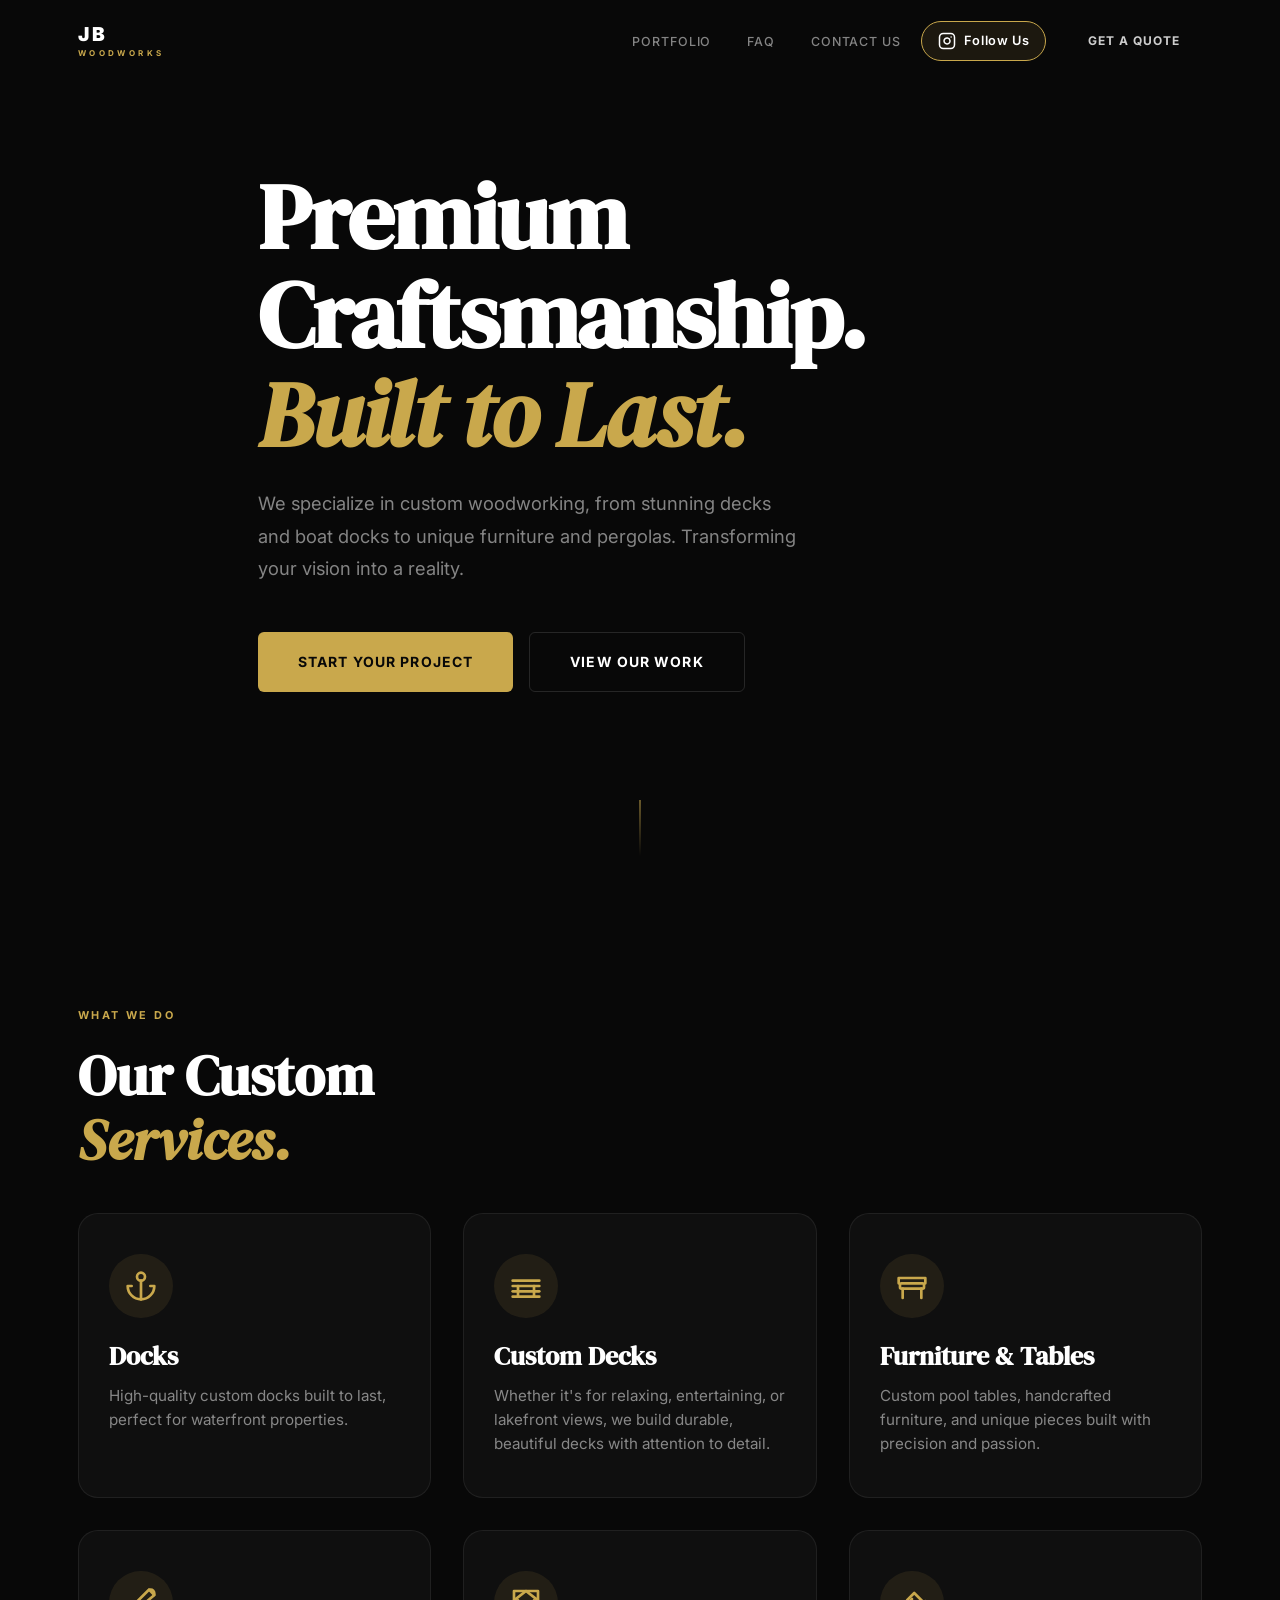
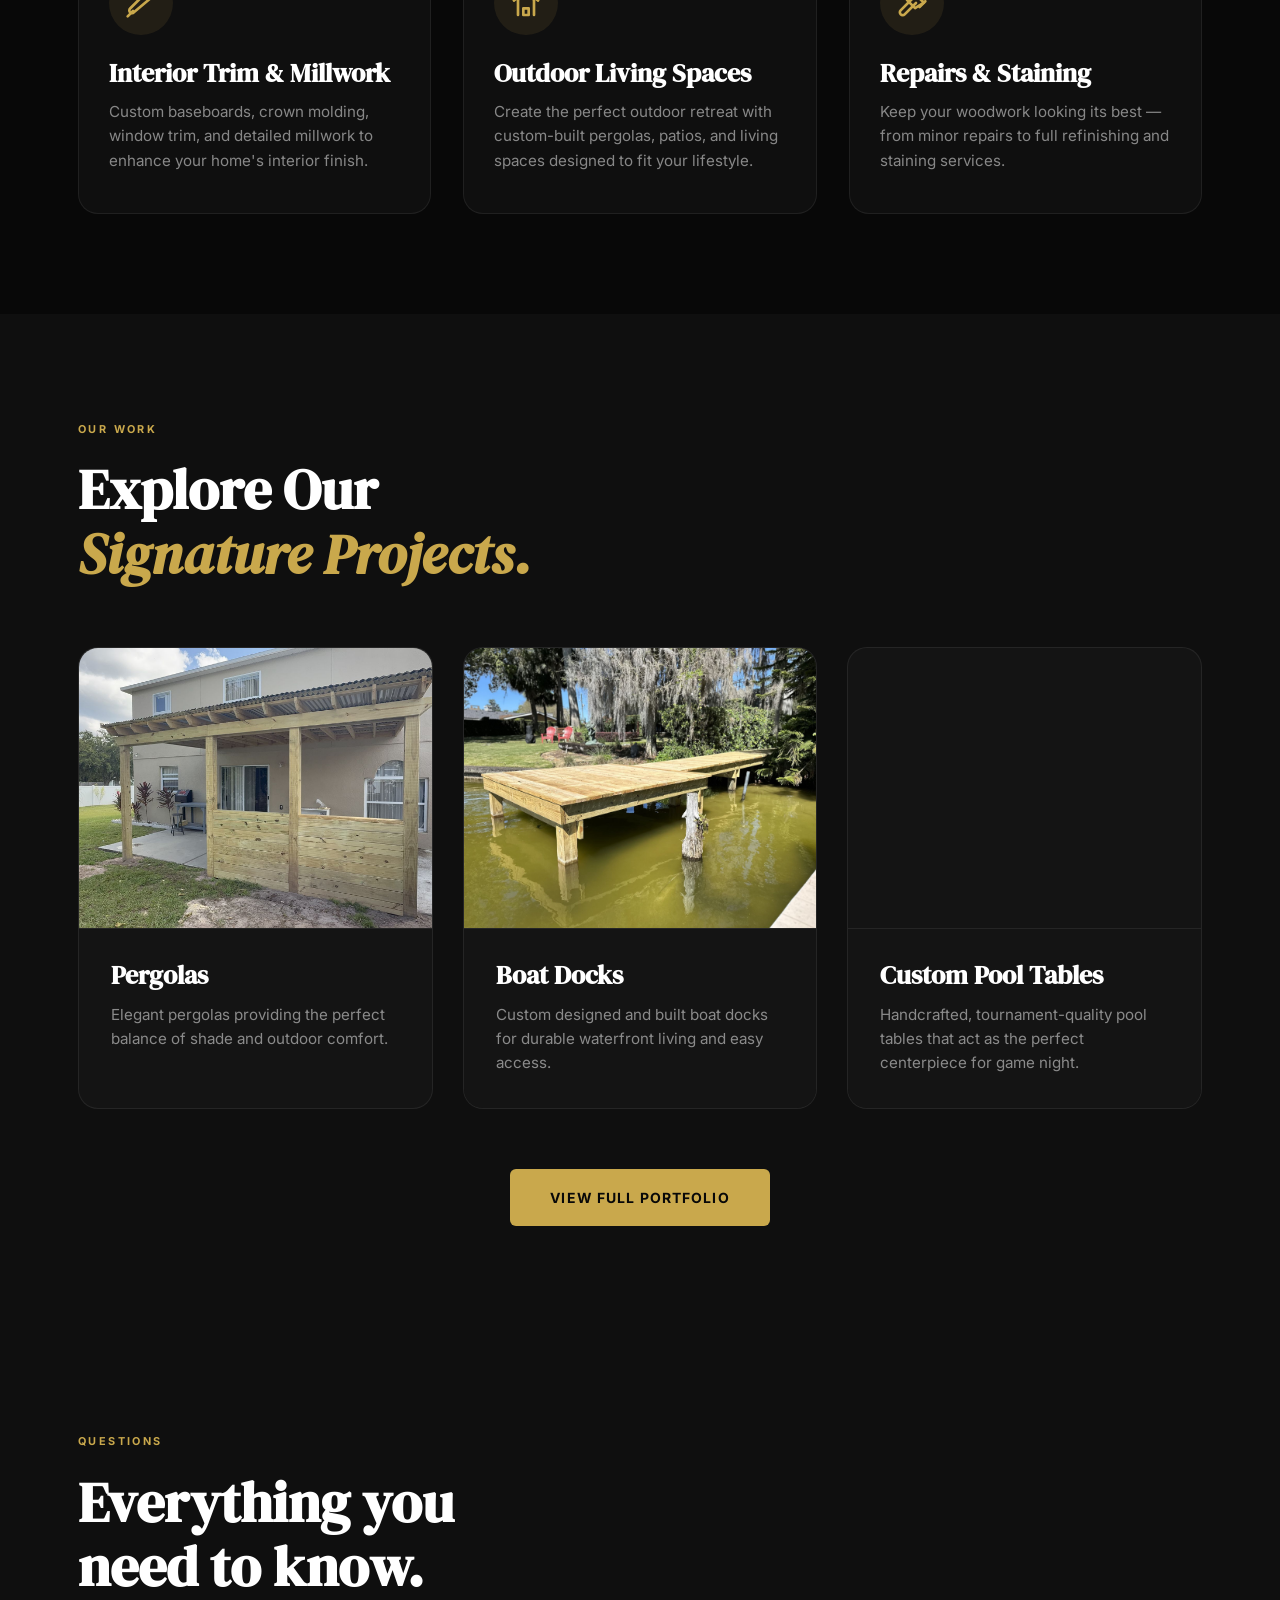
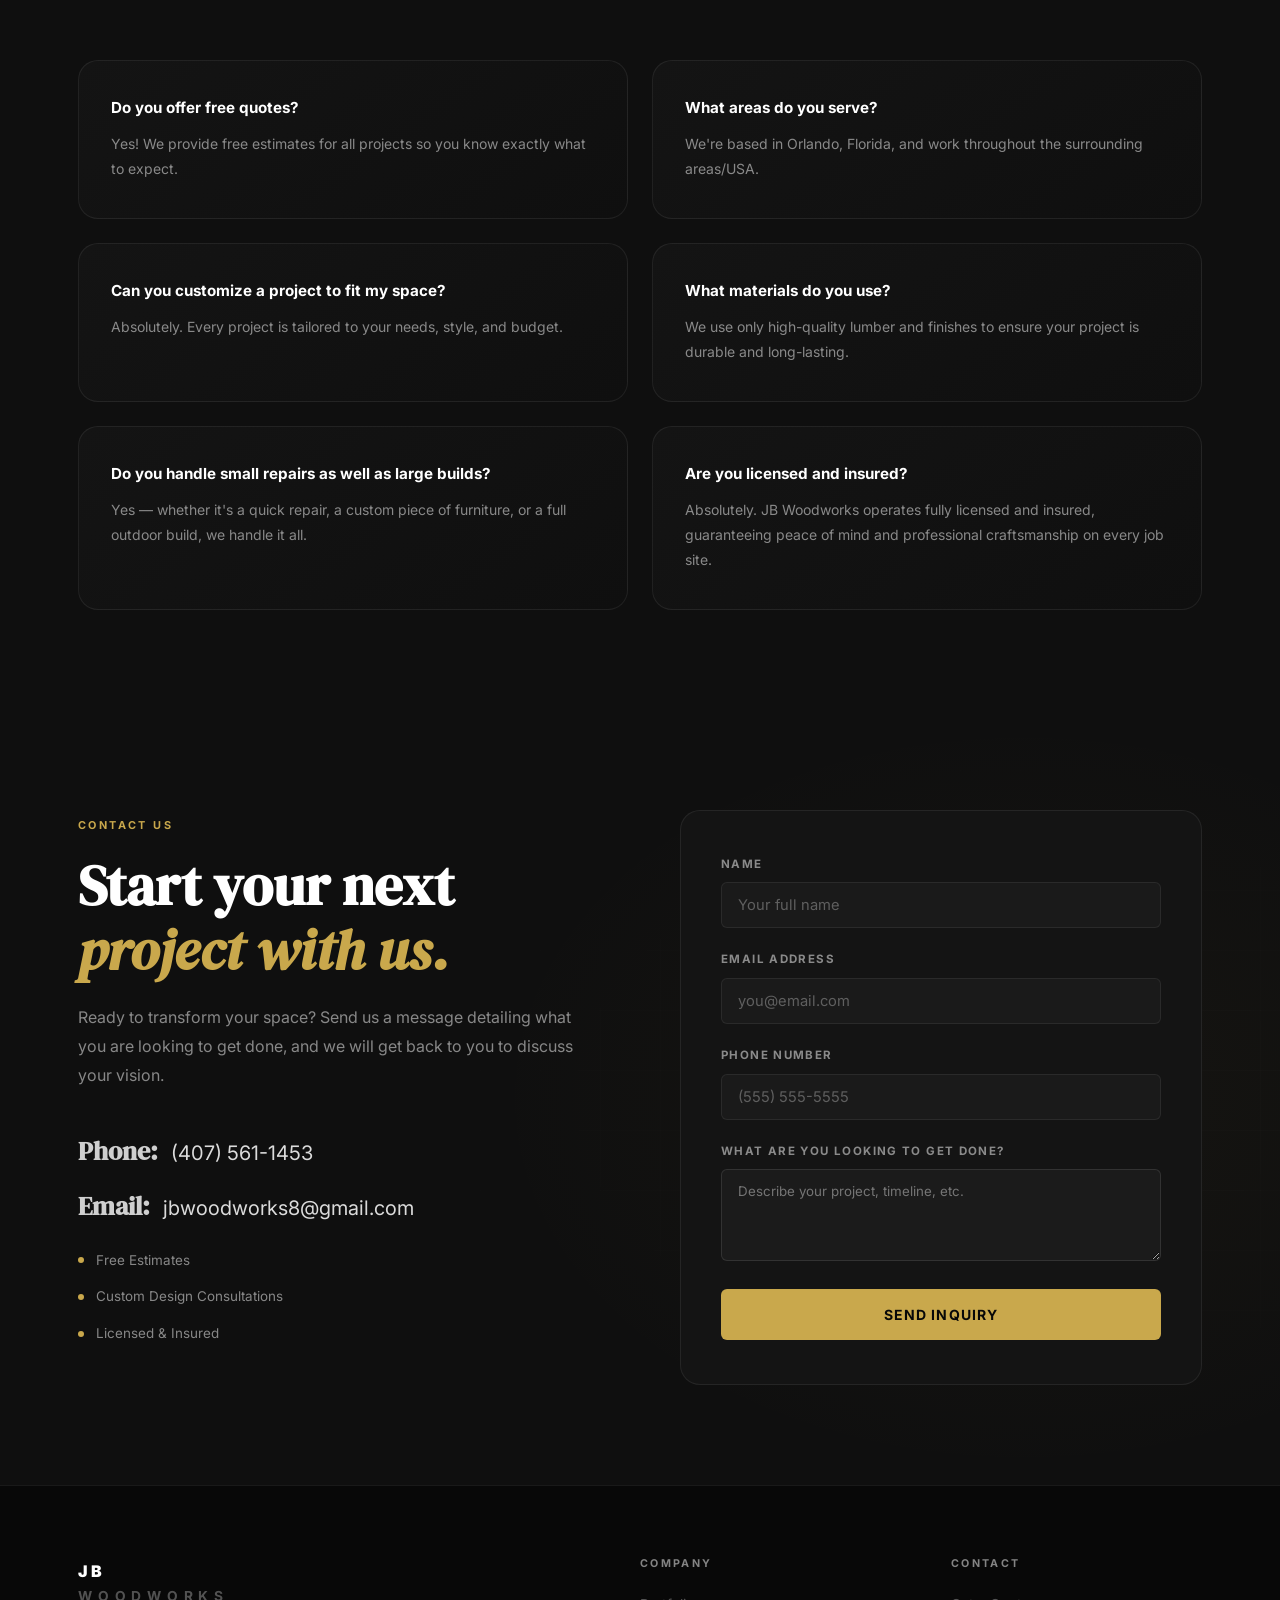
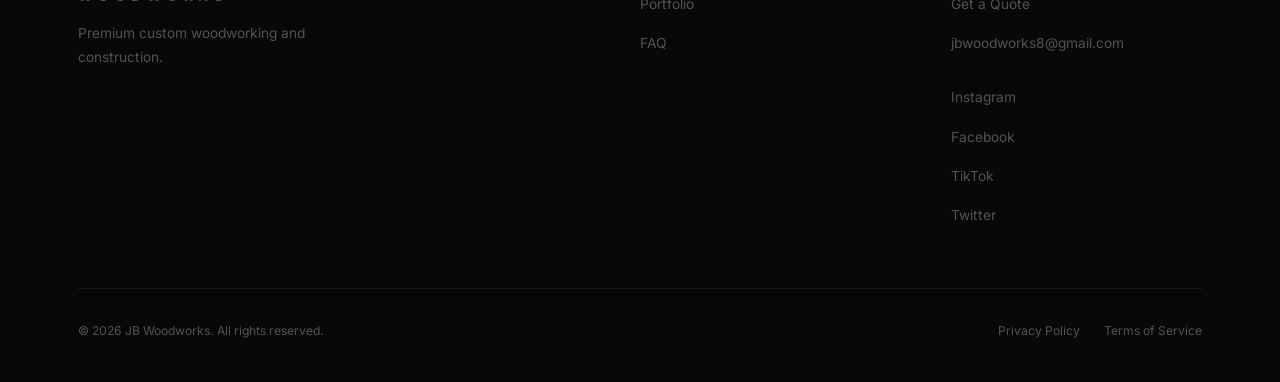
==== commit ec523a1f: "Optimize media files and update references" ====
--- a/index.html
+++ b/index.html
@@ -71,20 +71,20 @@
             <!-- Hero Media Sequence -->
             <div class="hero-slide active" data-duration="14000" data-video-start="0">
                 <video loop muted playsinline style="width: 100%; height: 100%; object-fit: cover;">
-                    <source src="Jah Images/Pergola/IMG_0047.MOV" type="video/mp4">
+                    <source src="Jah Images/Pergola/IMG_0047.mp4" type="video/mp4">
                 </video>
             </div>
             <div class="hero-slide" data-duration="5000" data-video-start="0">
                 <video loop muted playsinline style="width: 100%; height: 100%; object-fit: cover;">
-                    <source src="Jah Images/Trex Deck/I like.MOV" type="video/mp4">
+                    <source src="Jah Images/Trex Deck/I like.mp4" type="video/mp4">
                 </video>
             </div>
             <div class="hero-slide" data-duration="6000"
-                style="background-image: url('Jah Images/Boat Dock/IMG_1578_00.png'); background-position: center; background-size: cover;">
+                style="background-image: url('Jah Images/Boat Dock/IMG_1578_00.jpg'); background-position: center; background-size: cover;">
             </div>
             <div class="hero-slide" data-duration="3000" data-video-start="3">
                 <video loop muted playsinline style="width: 100%; height: 100%; object-fit: cover;">
-                    <source src="Jah Images/Deck/My Movie 2.mov" type="video/mp4">
+                    <source src="Jah Images/Deck/My Movie 2.mp4" type="video/mp4">
                 </video>
             </div>
             <div class="hero-slide" data-duration="6000"
@@ -229,7 +229,7 @@
                 <!-- Portfolio Item 2 (Boat Dock) -->
                 <a href="project_boat_dock.html" style="text-decoration: none; color: inherit; display: block;"
                     class="portfolio-card fade-in-up" style="animation-delay:0.1s">
-                    <div class="portfolio-image" style="background-image: url('Jah Images/Boat Dock/IMG_1578_00.png');">
+                    <div class="portfolio-image" style="background-image: url('Jah Images/Boat Dock/IMG_1578_00.jpg');">
                     </div>
                     <div class="portfolio-content">
                         <h3>Boat Docks</h3>
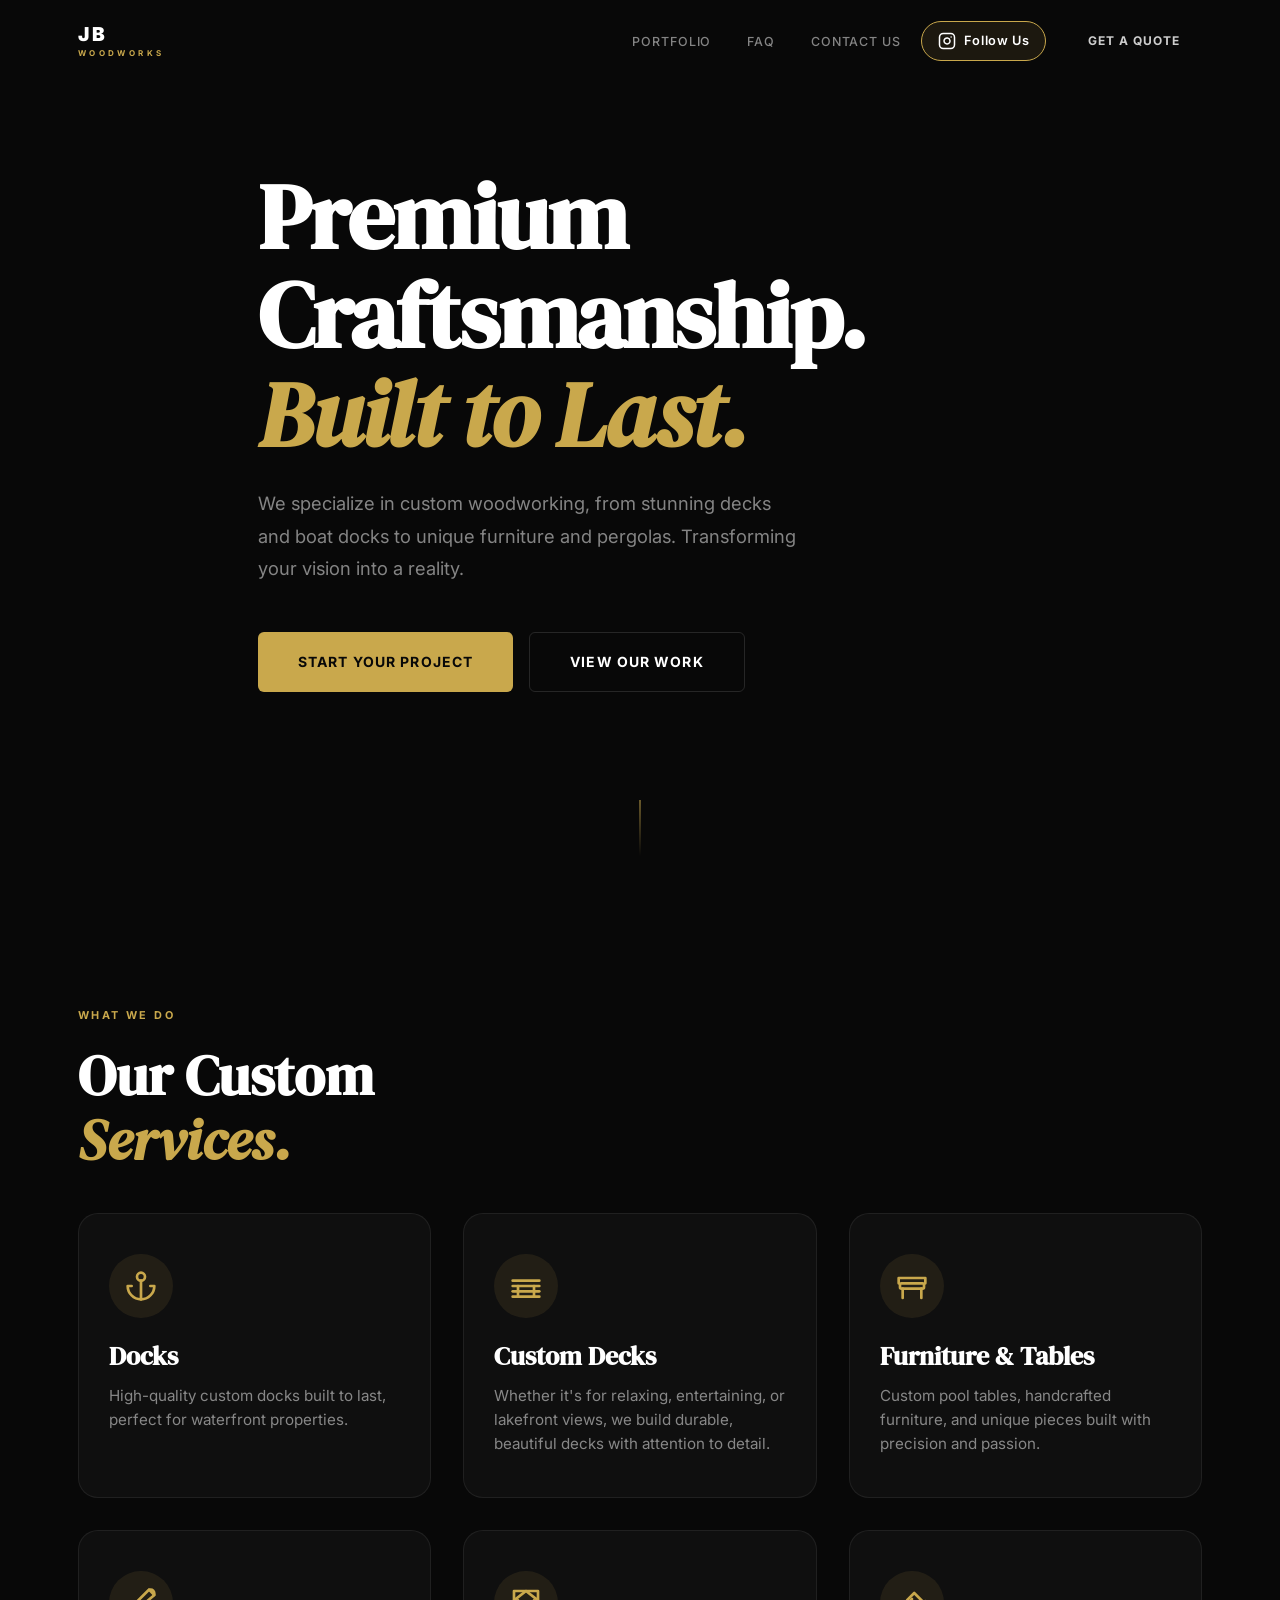
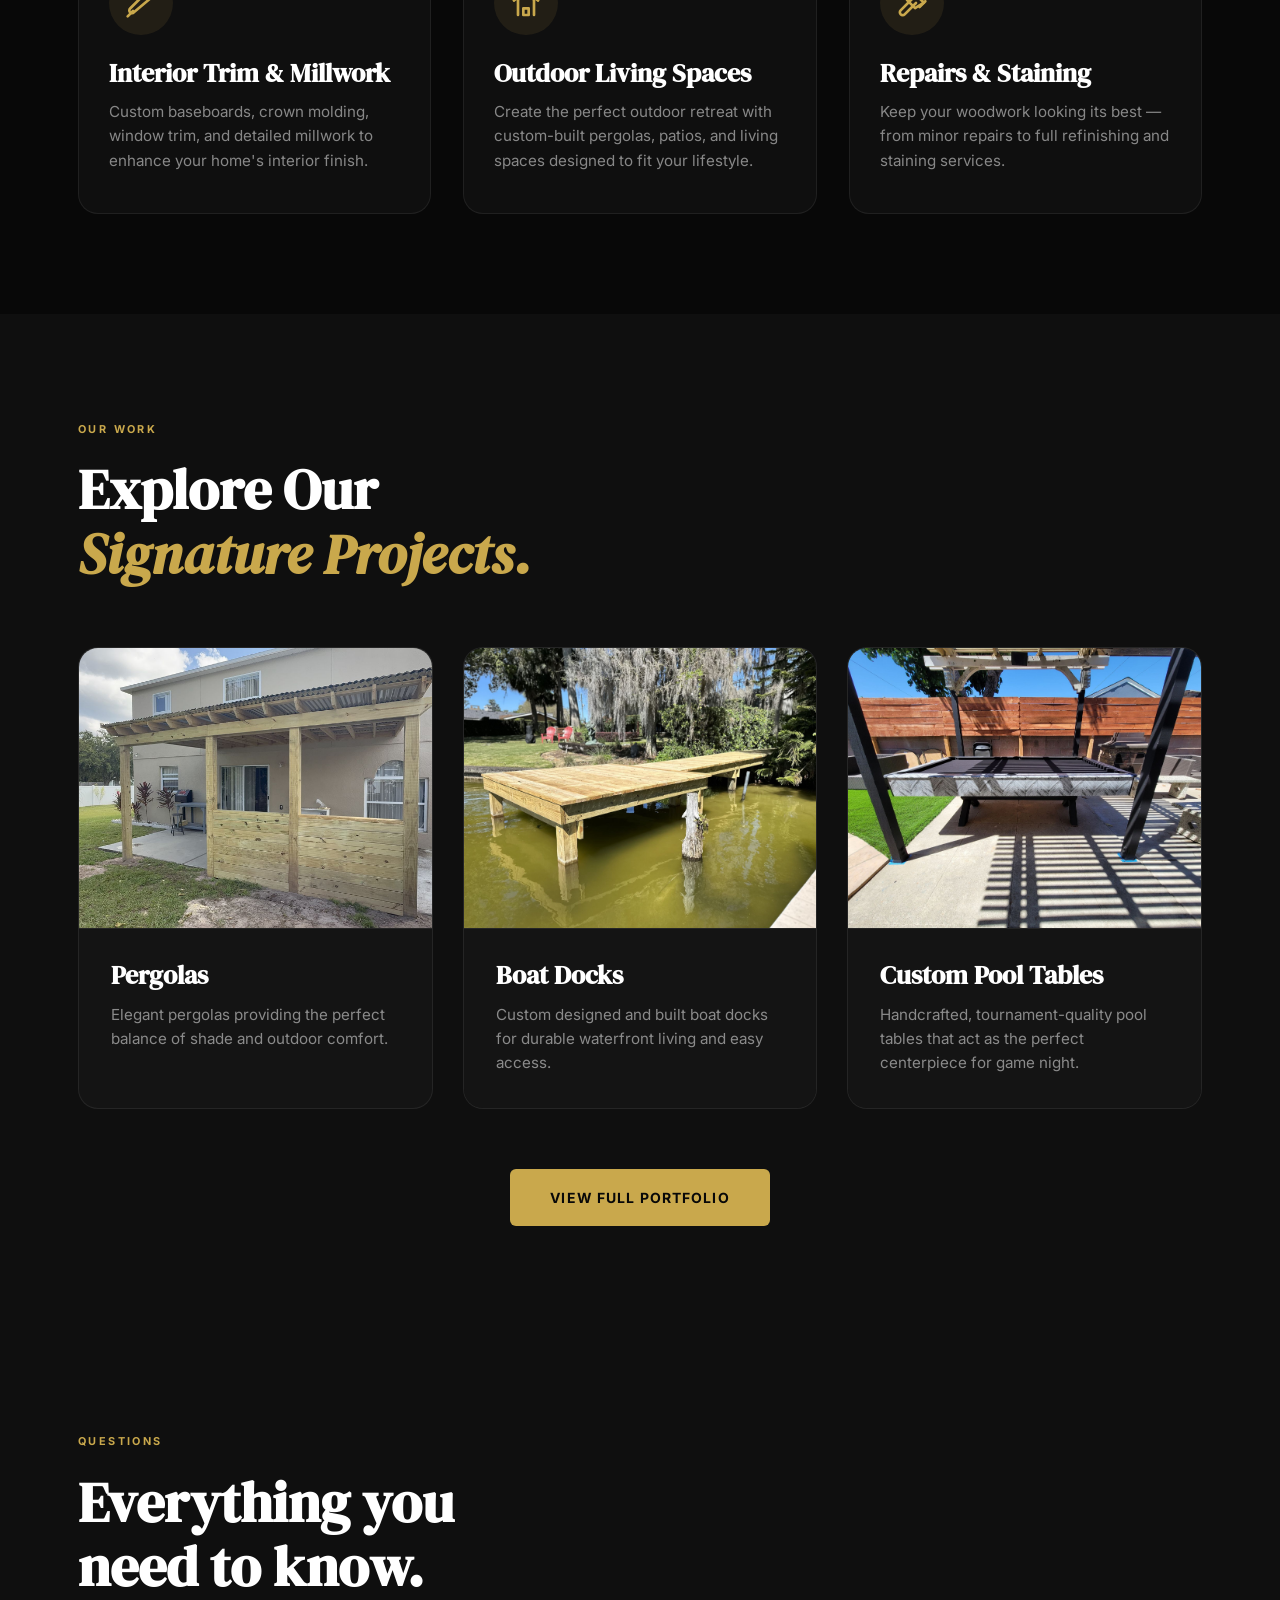
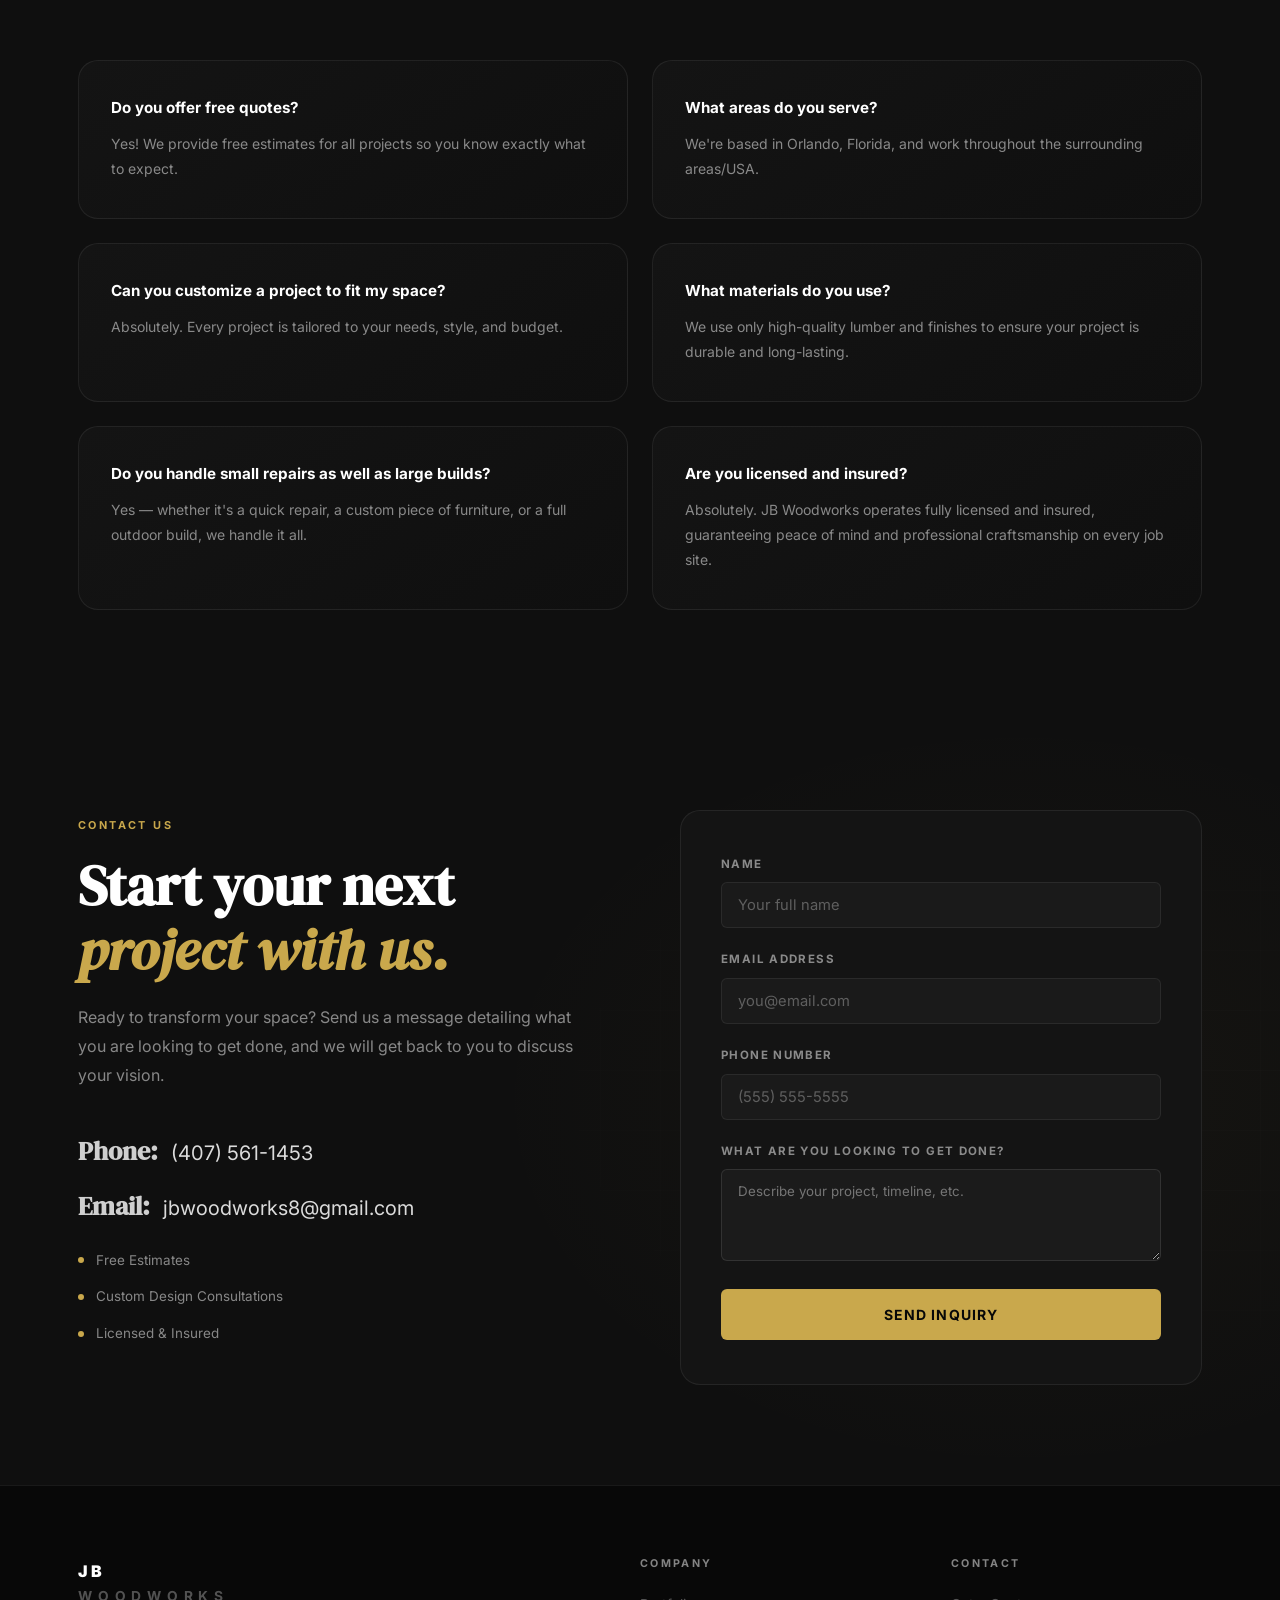
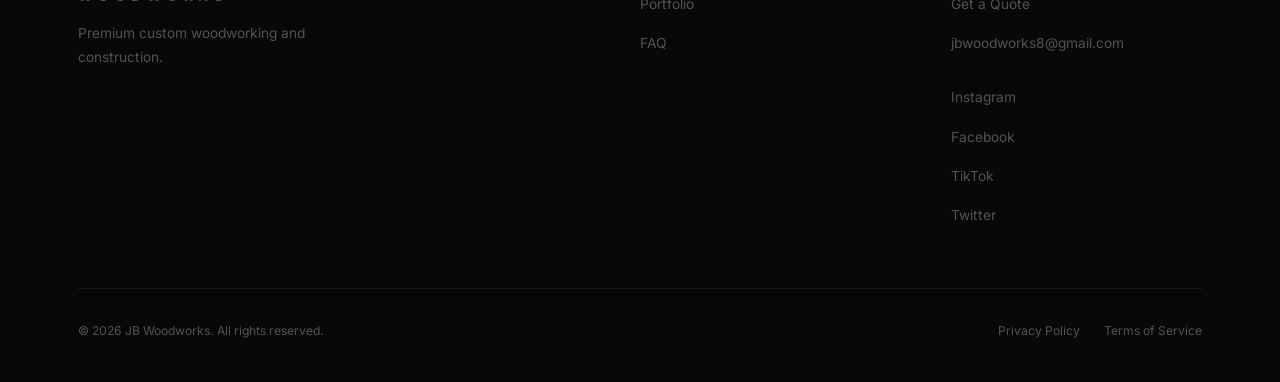
==== commit 5bca9d39: "Fix uppercase .JPG extensions" ====
--- a/index.html
+++ b/index.html
@@ -91,7 +91,7 @@
                 style="background-image: url('Jah Images/Pergola/IMG_1943.jpg'); background-position: center; background-size: cover;">
             </div>
             <div class="hero-slide" data-duration="6000"
-                style="background-image: url('Jah Images/Custom Pool Table/Resized_1000014068_733961905721315(1).JPG'); background-position: center; background-size: cover;">
+                style="background-image: url('Jah Images/Custom Pool Table/Resized_1000014068_733961905721315(1).jpg'); background-position: center; background-size: cover;">
             </div>
         </div>
         <div class="hero-overlay"></div>
@@ -243,7 +243,7 @@
                     style="text-decoration: none; color: inherit; display: block;" class="portfolio-card fade-in-up"
                     style="animation-delay:0.2s">
                     <div class="portfolio-image"
-                        style="background-image: url('Jah Images/Custom Pool Table/Resized_1000014068_733961905721315(1).JPG');">
+                        style="background-image: url('Jah Images/Custom Pool Table/Resized_1000014068_733961905721315(1).jpg');">
                     </div>
                     <div class="portfolio-content">
                         <h3>Custom Pool Tables</h3>
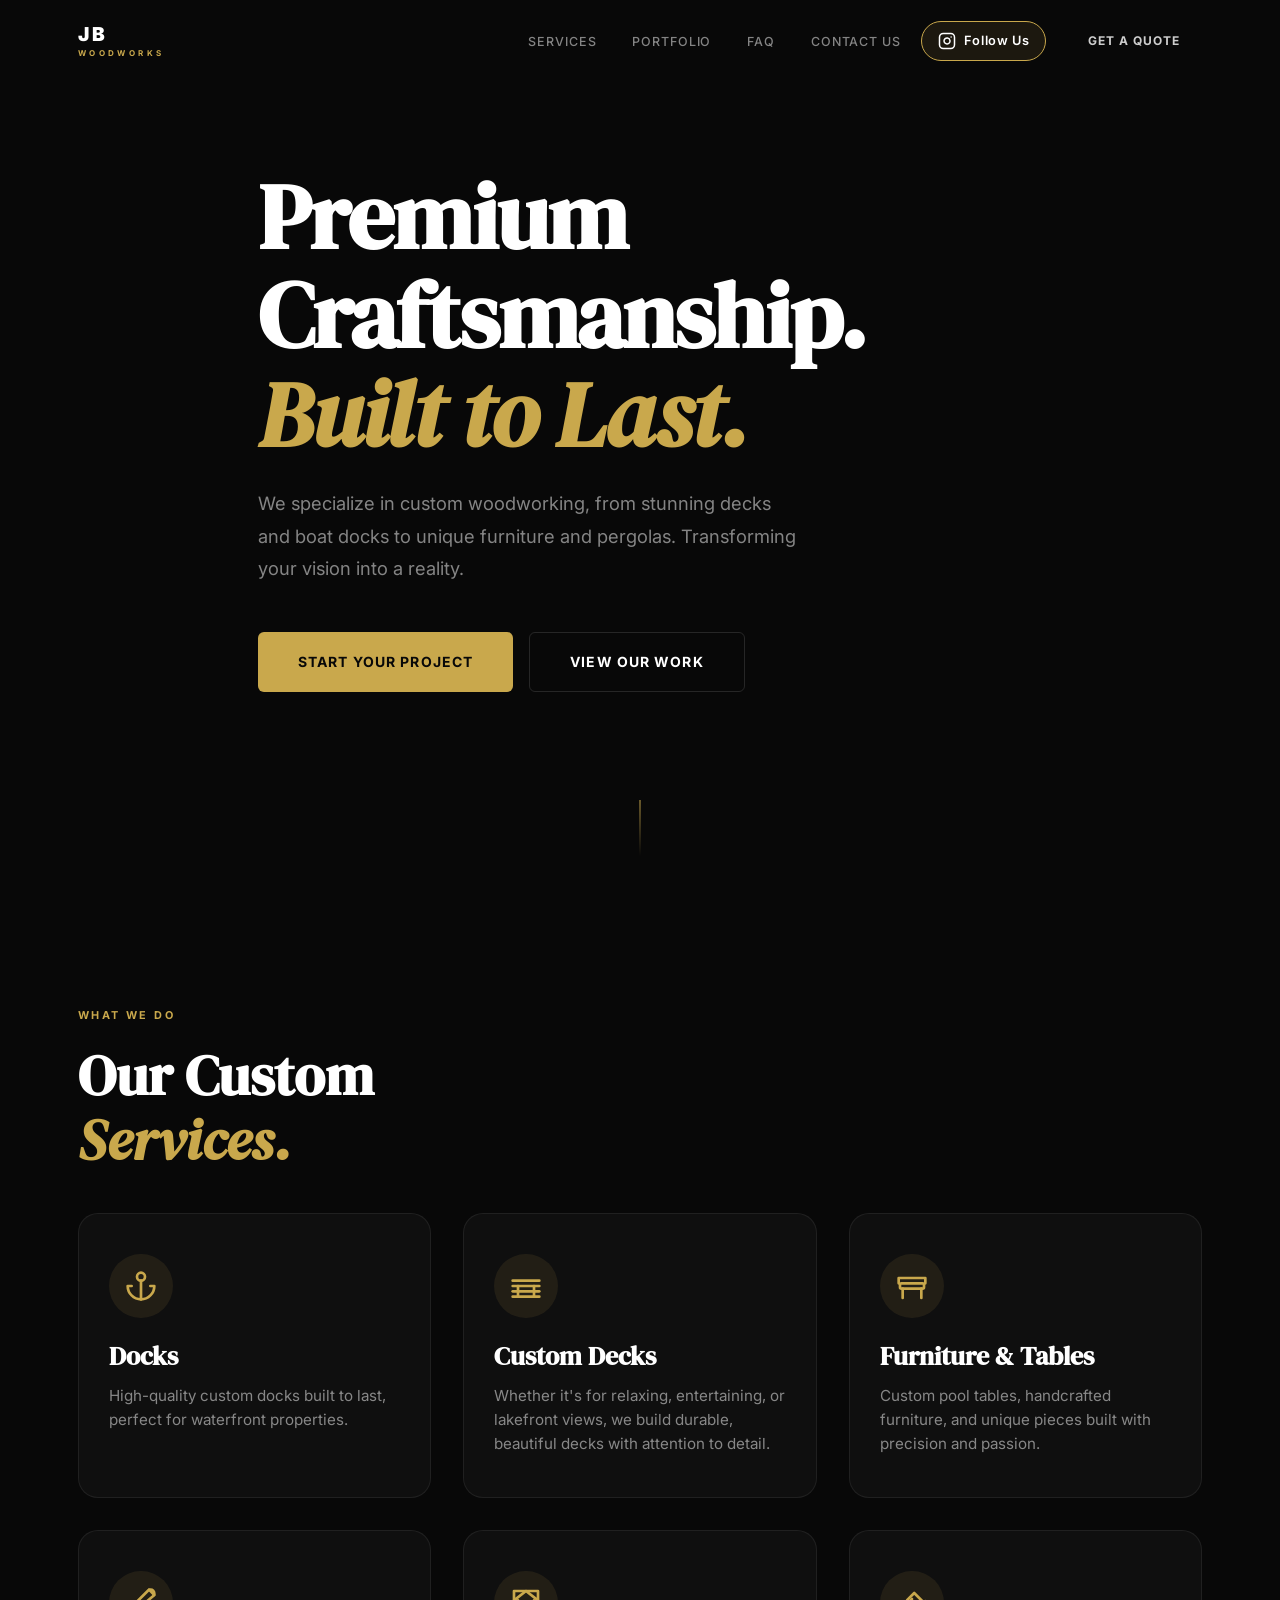
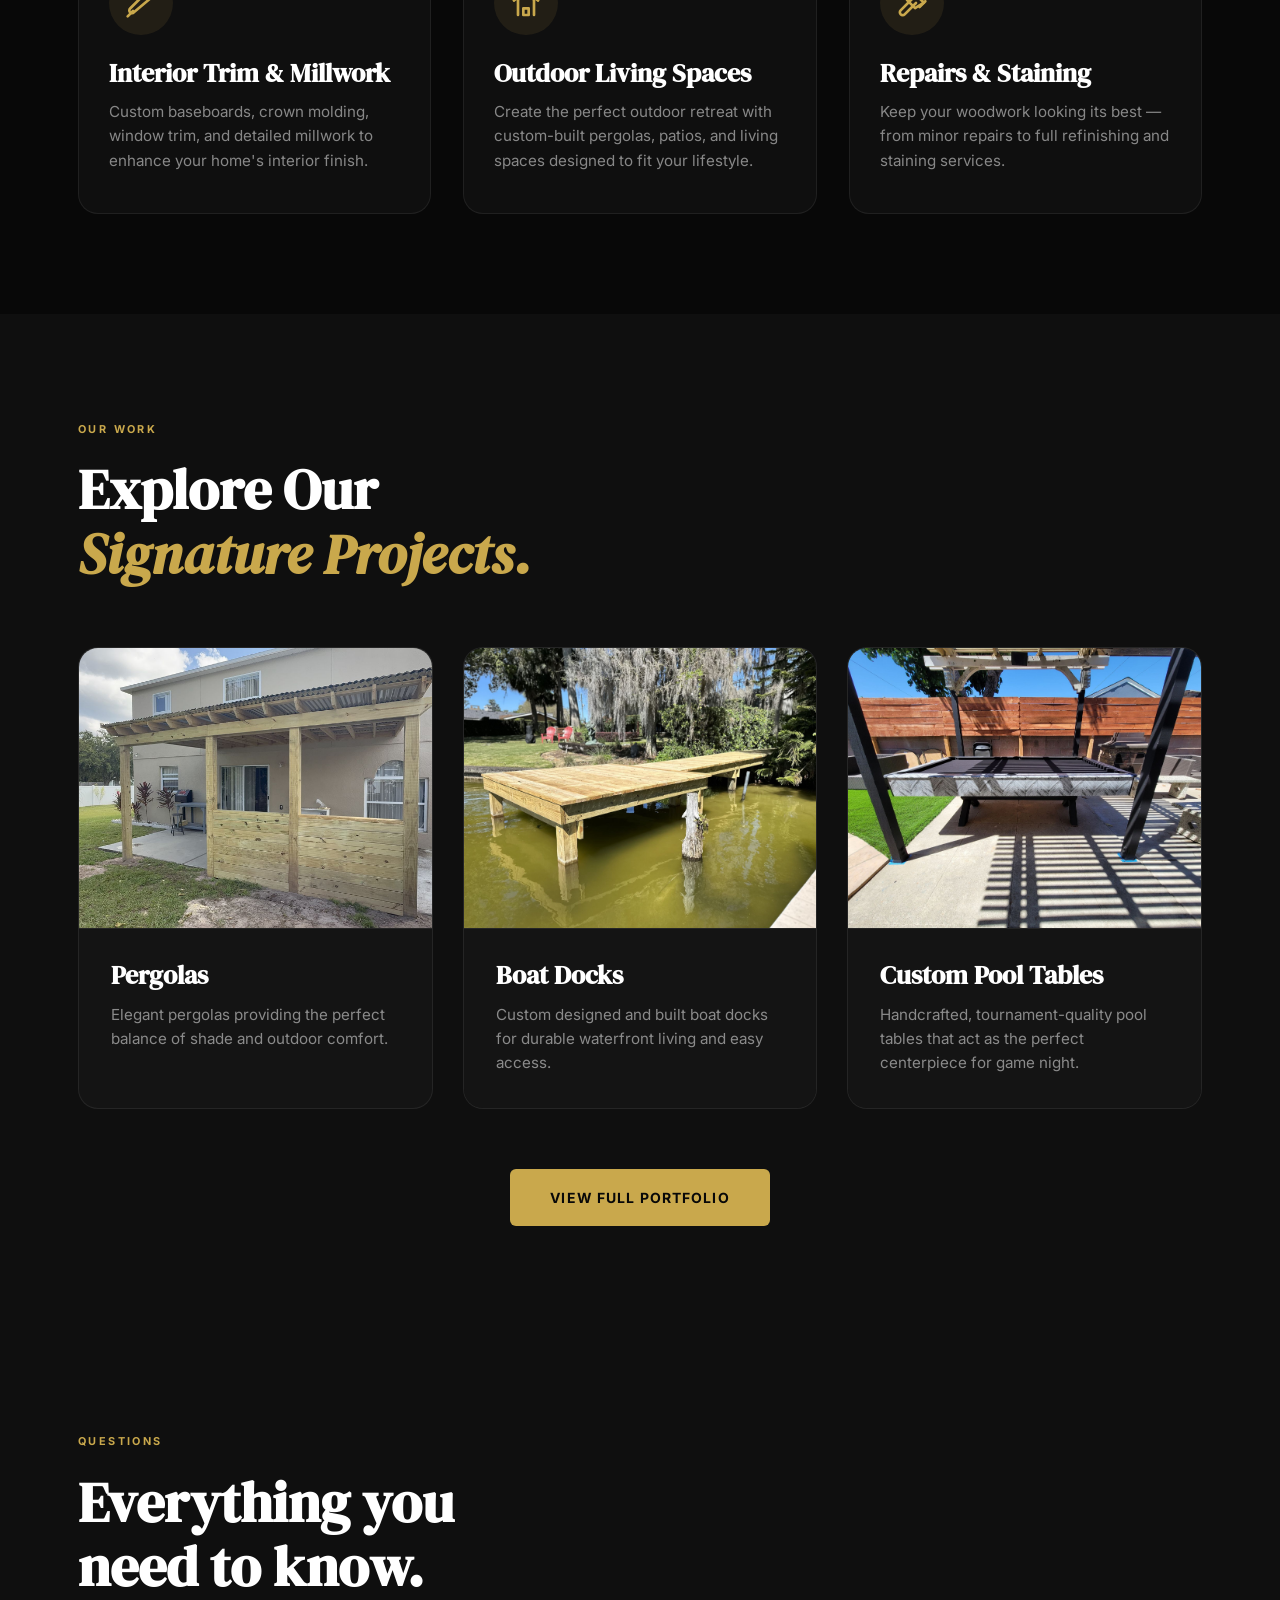
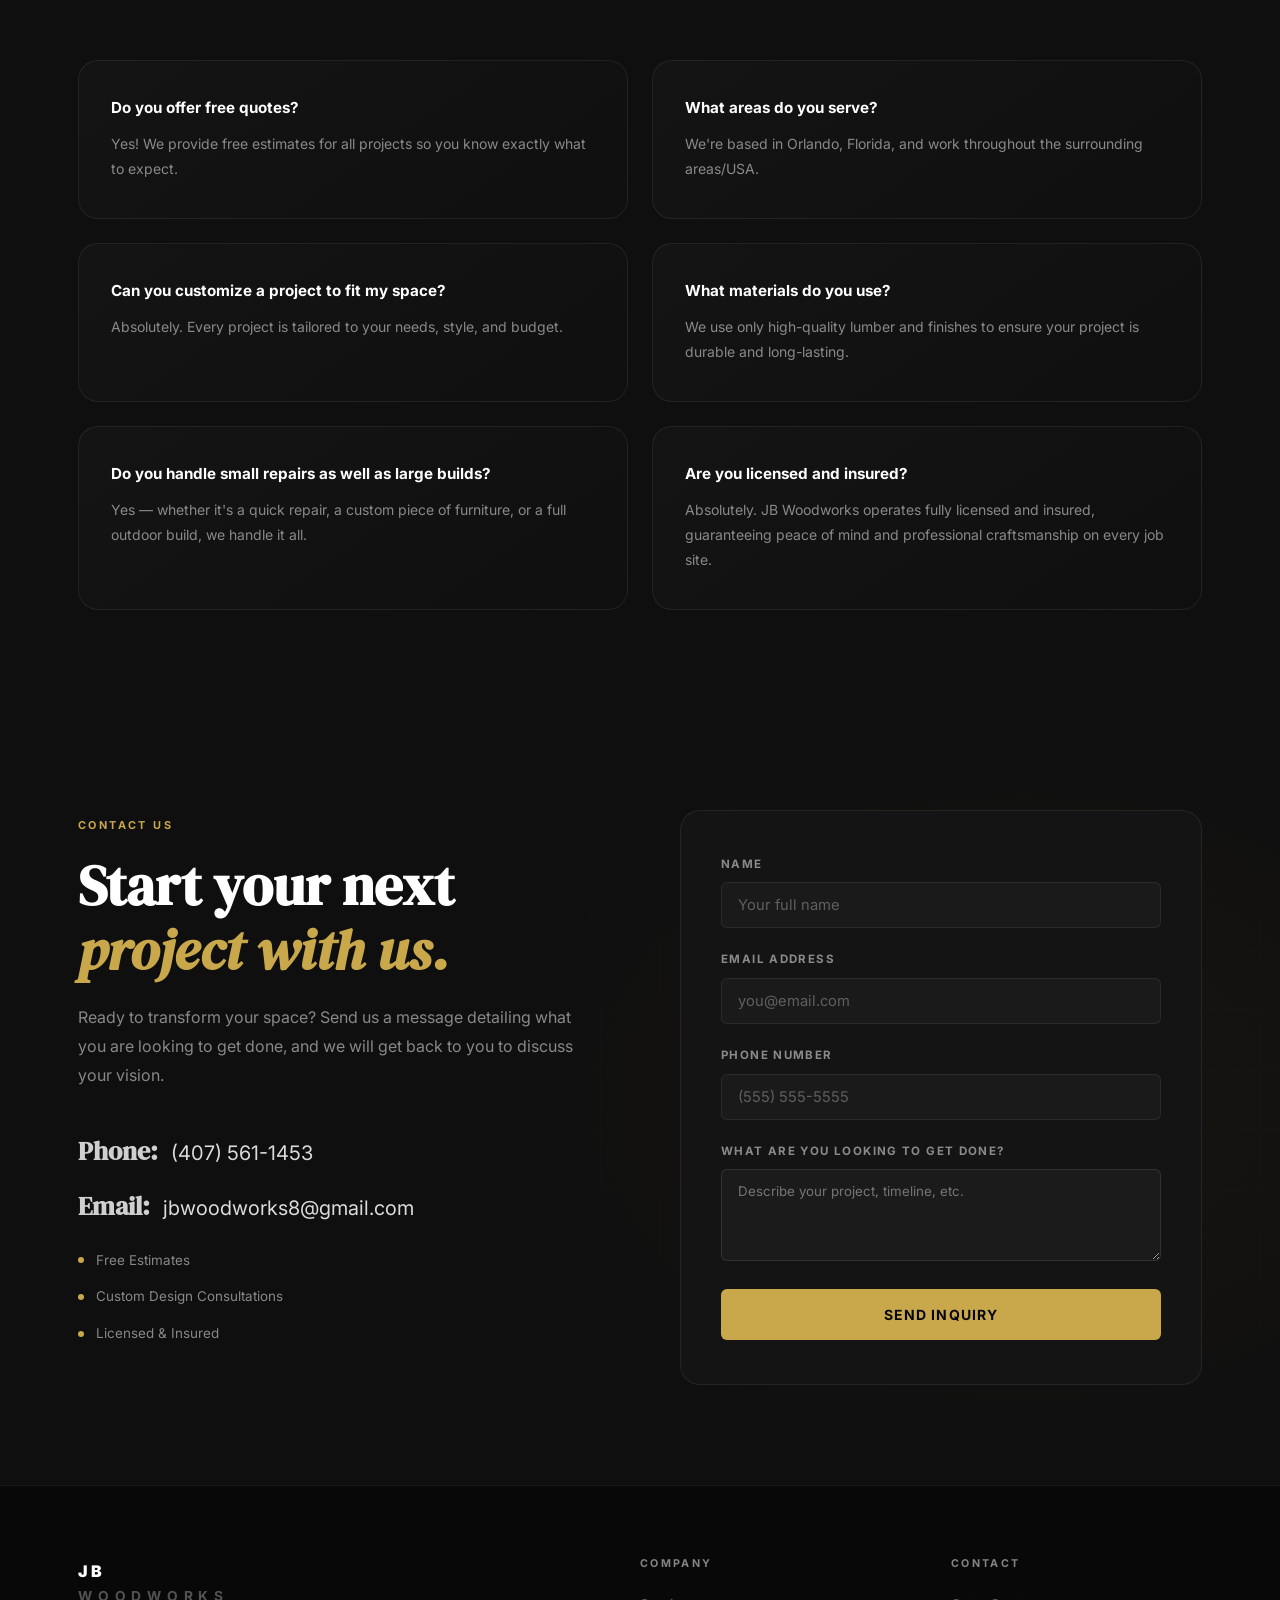
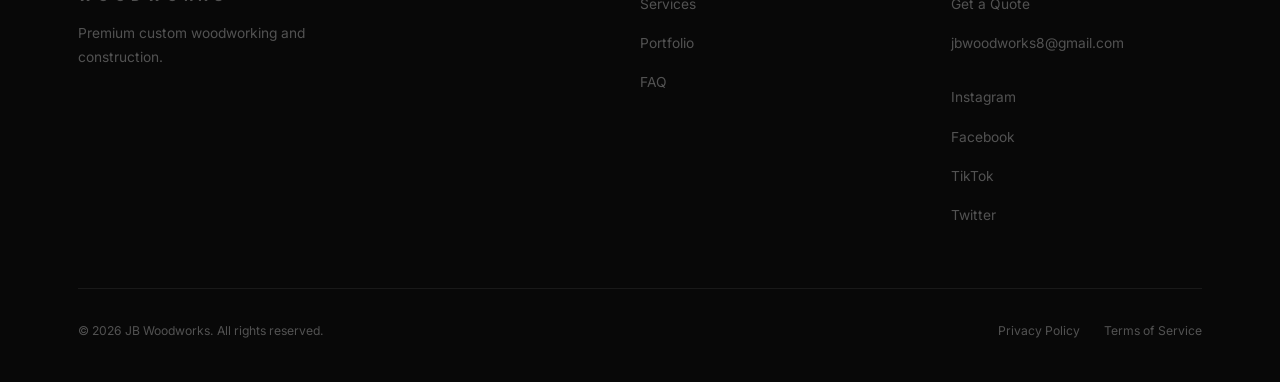
==== commit cc5e127c: "Implement final user feedback layout fixes and FormSubmit config" ====
--- a/index.html
+++ b/index.html
@@ -25,15 +25,14 @@
                 <span class="nav-logo-text">JB <span class="nav-logo-sub">WOODWORKS</span></span>
             </a>
             <ul class="nav-links">
-                <li><a href="#portfolio">Portfolio</a></li>
+                <li><a href="#services">Services</a></li>
+                <li><a href="/portfolio">Portfolio</a></li>
                 <li><a href="#faq">FAQ</a></li>
                 <li><a href="#contact">Contact Us</a></li>
             </ul>
             <div class="nav-socials" style="display: flex; gap: 12px; align-items: center;">
-                <a href="https://www.instagram.com/jb.woodworkss" target="_blank" rel="noopener" class="nav-instagram"
-                    title="Instagram">
-                    <svg width="18" height="18" viewBox="0 0 24 24" fill="none" stroke="currentColor" stroke-width="2"
-                        stroke-linecap="round" stroke-linejoin="round">
+                <a href="https://www.instagram.com/jb.woodworkss" target="_blank" rel="noopener" class="nav-instagram" title="Instagram">
+                    <svg width="18" height="18" viewBox="0 0 24 24" fill="none" stroke="currentColor" stroke-width="2" stroke-linecap="round" stroke-linejoin="round">
                         <rect x="2" y="2" width="20" height="20" rx="5" ry="5"></rect>
                         <path d="M16 11.37A4 4 0 1 1 12.63 8 4 4 0 0 1 16 11.37z"></path>
                         <line x1="17.5" y1="6.5" x2="17.51" y2="6.5"></line>
@@ -51,14 +50,12 @@
     <!-- MOBILE MENU -->
     <div class="mobile-menu" id="mobileMenu">
         <ul>
-            <li><a href="#portfolio" class="mob-link">Portfolio</a></li>
+            <li><a href="#services" class="mob-link">Services</a></li>
+            <li><a href="/portfolio" class="mob-link">Portfolio</a></li>
             <li><a href="#faq" class="mob-link">FAQ</a></li>
-            <li><a href="https://www.instagram.com/jb.woodworkss" target="_blank" rel="noopener"
-                    class="mob-link">Instagram</a></li>
-            <li><a href="https://www.facebook.com/people/JB-Woodworks/61581118061434" target="_blank" rel="noopener"
-                    class="mob-link">Facebook</a></li>
-            <li><a href="https://www.tiktok.com/@jbwoodworks_" target="_blank" rel="noopener"
-                    class="mob-link">TikTok</a></li>
+            <li><a href="https://www.instagram.com/jb.woodworkss" target="_blank" rel="noopener" class="mob-link">Instagram</a></li>
+            <li><a href="https://www.facebook.com/people/JB-Woodworks/61581118061434" target="_blank" rel="noopener" class="mob-link">Facebook</a></li>
+            <li><a href="https://www.tiktok.com/@jbwoodworks_" target="_blank" rel="noopener" class="mob-link">TikTok</a></li>
             <li><a href="https://x.com/jbwoodworks8" target="_blank" rel="noopener" class="mob-link">Twitter</a></li>
             <li><a href="#contact" class="btn btn-primary mob-link">Get a Quote</a></li>
         </ul>
@@ -82,7 +79,7 @@
             <div class="hero-slide" data-duration="6000"
                 style="background-image: url('Jah Images/Boat Dock/IMG_1578_00.jpg'); background-position: center; background-size: cover;">
             </div>
-            <div class="hero-slide" data-duration="3000" data-video-start="3">
+            <div class="hero-slide" data-duration="14000" data-video-start="0">
                 <video loop muted playsinline style="width: 100%; height: 100%; object-fit: cover;">
                     <source src="Jah Images/Deck/My Movie 2.mp4" type="video/mp4">
                 </video>
@@ -92,6 +89,11 @@
             </div>
             <div class="hero-slide" data-duration="6000"
                 style="background-image: url('Jah Images/Custom Pool Table/Resized_1000014068_733961905721315(1).jpg'); background-position: center; background-size: cover;">
+            </div>
+            <div class="hero-slide" data-duration="9000" data-video-start="0">
+                <video loop muted playsinline style="width: 100%; height: 100%; object-fit: cover;">
+                    <source src="Jah Images/Pergola/IMG_0050.mp4" type="video/mp4">
+                </video>
             </div>
         </div>
         <div class="hero-overlay"></div>
@@ -396,7 +398,8 @@
                 <div class="footer-links-col">
                     <h4>Company</h4>
                     <ul>
-                        <li><a href="#portfolio">Portfolio</a></li>
+                        <li><a href="#services">Services</a></li>
+                        <li><a href="/portfolio">Portfolio</a></li>
                         <li><a href="#faq">FAQ</a></li>
                     </ul>
                 </div>
@@ -405,12 +408,9 @@
                     <ul>
                         <li><a href="#contact">Get a Quote</a></li>
                         <li><a href="mailto:jbwoodworks8@gmail.com">jbwoodworks8@gmail.com</a></li>
-                        <li style="margin-top: 15px;"><a href="https://www.instagram.com/jb.woodworkss" target="_blank"
-                                rel="noopener">Instagram</a></li>
-                        <li><a href="https://www.facebook.com/people/JB-Woodworks/61581118061434" target="_blank"
-                                rel="noopener">Facebook</a></li>
-                        <li><a href="https://www.tiktok.com/@jbwoodworks_" target="_blank" rel="noopener">TikTok</a>
-                        </li>
+                        <li style="margin-top: 15px;"><a href="https://www.instagram.com/jb.woodworkss" target="_blank" rel="noopener">Instagram</a></li>
+                        <li><a href="https://www.facebook.com/people/JB-Woodworks/61581118061434" target="_blank" rel="noopener">Facebook</a></li>
+                        <li><a href="https://www.tiktok.com/@jbwoodworks_" target="_blank" rel="noopener">TikTok</a></li>
                         <li><a href="https://x.com/jbwoodworks8" target="_blank" rel="noopener">Twitter</a></li>
                     </ul>
                 </div>
@@ -418,8 +418,8 @@
             <div class="footer-bottom">
                 <p>&copy; 2026 JB Woodworks. All rights reserved.</p>
                 <div class="footer-legal-links">
-                    <a href="privacy.html">Privacy Policy</a>
-                    <a href="terms.html">Terms of Service</a>
+                    <a href="/privacy">Privacy Policy</a>
+                    <a href="/terms">Terms of Service</a>
                 </div>
             </div>
         </div>
--- a/style.css
+++ b/style.css
@@ -366,7 +366,7 @@
    ============================================= */
 #hero {
   position: relative;
-  min-height: 100vh;
+  min-height: 100svh;
   display: flex;
   align-items: center;
   overflow: hidden;
@@ -379,6 +379,8 @@
   inset: 0;
   overflow: hidden;
   z-index: 0;
+  width: 100%;
+  height: 100%;
 }
 
 .hero-slide {
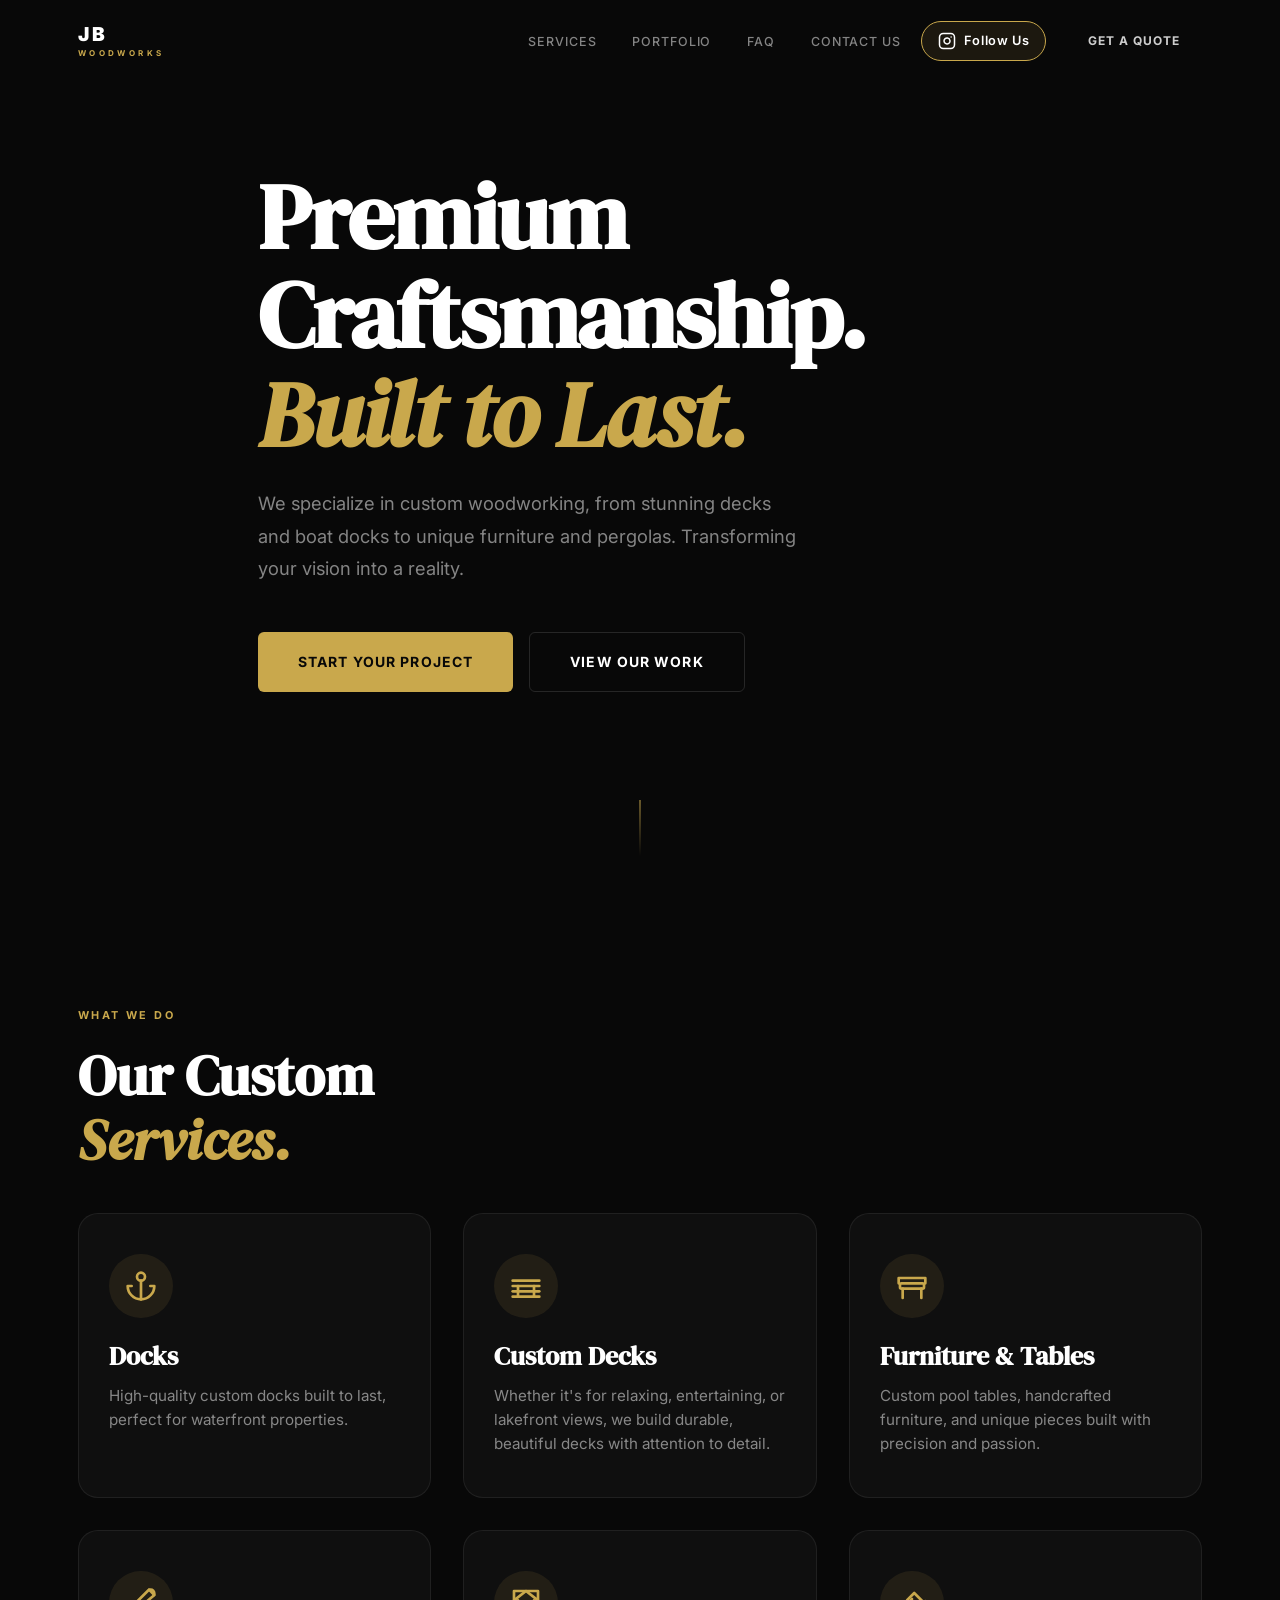
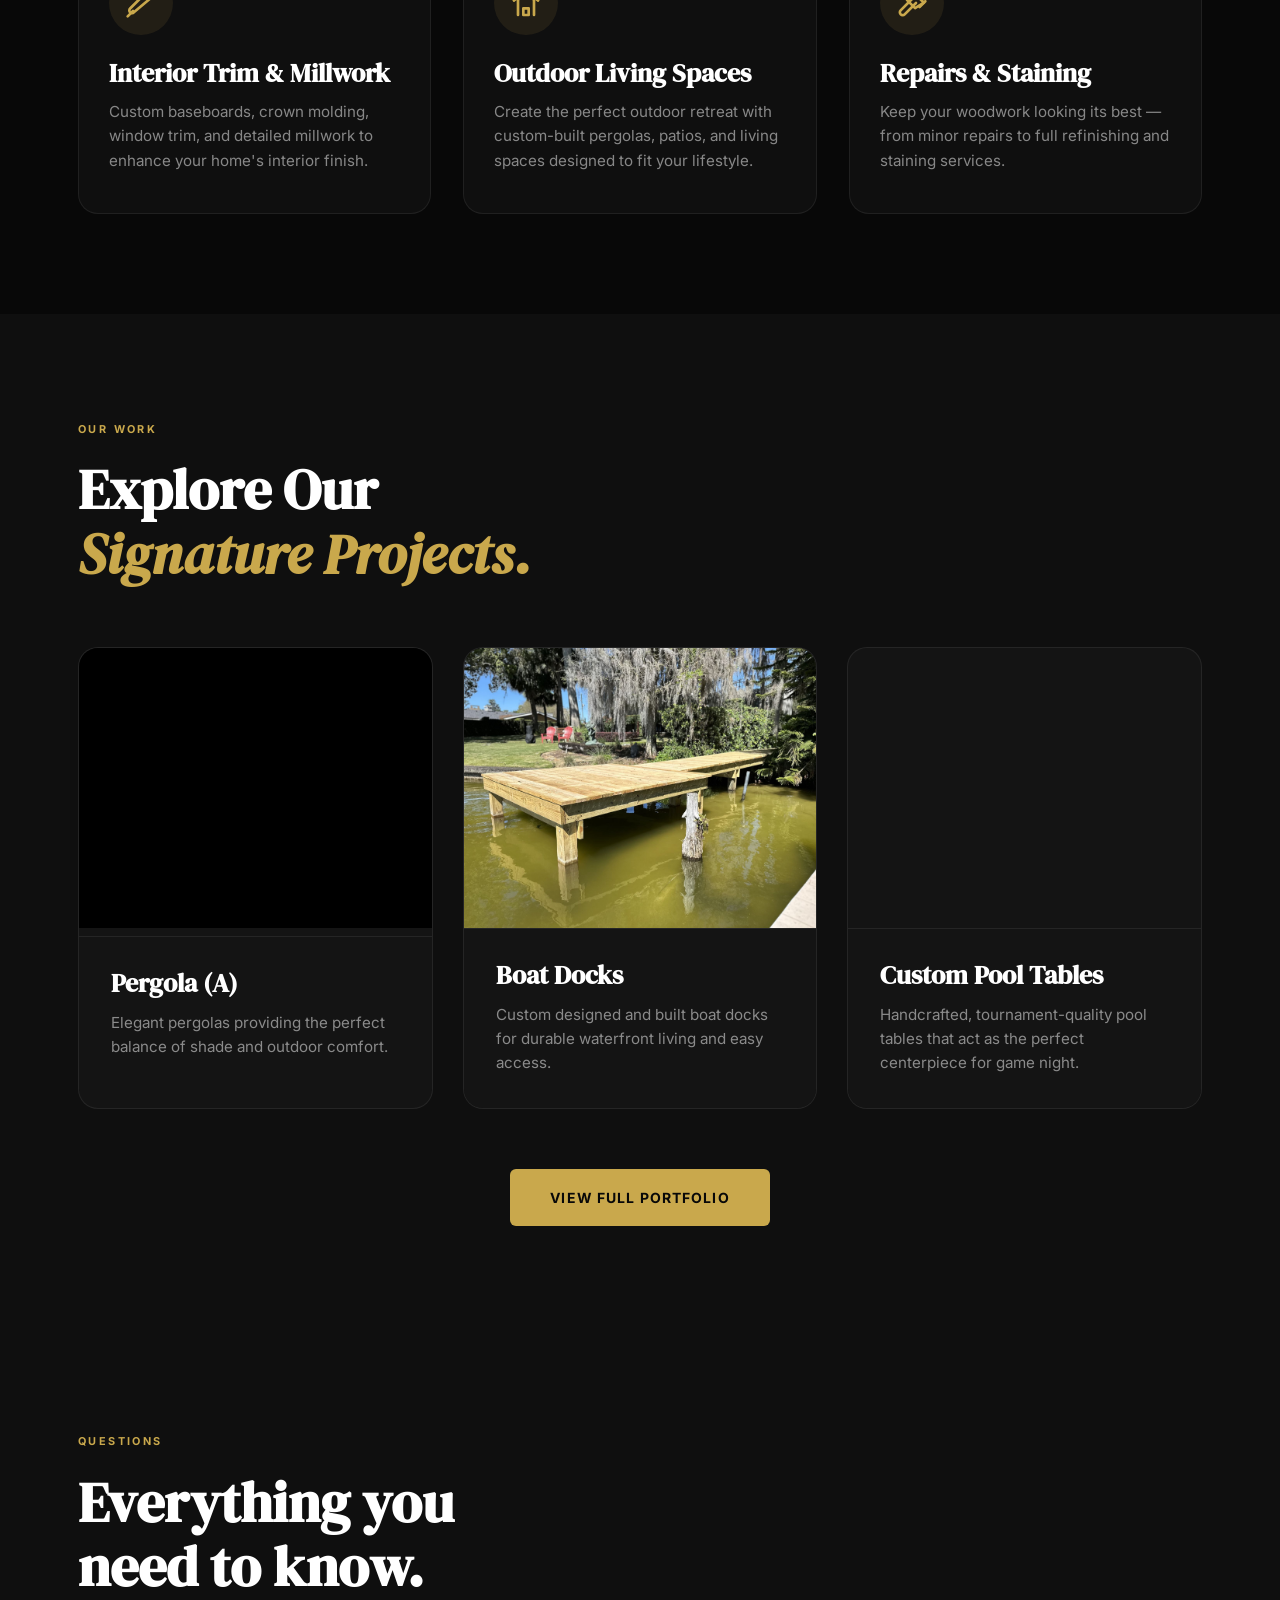
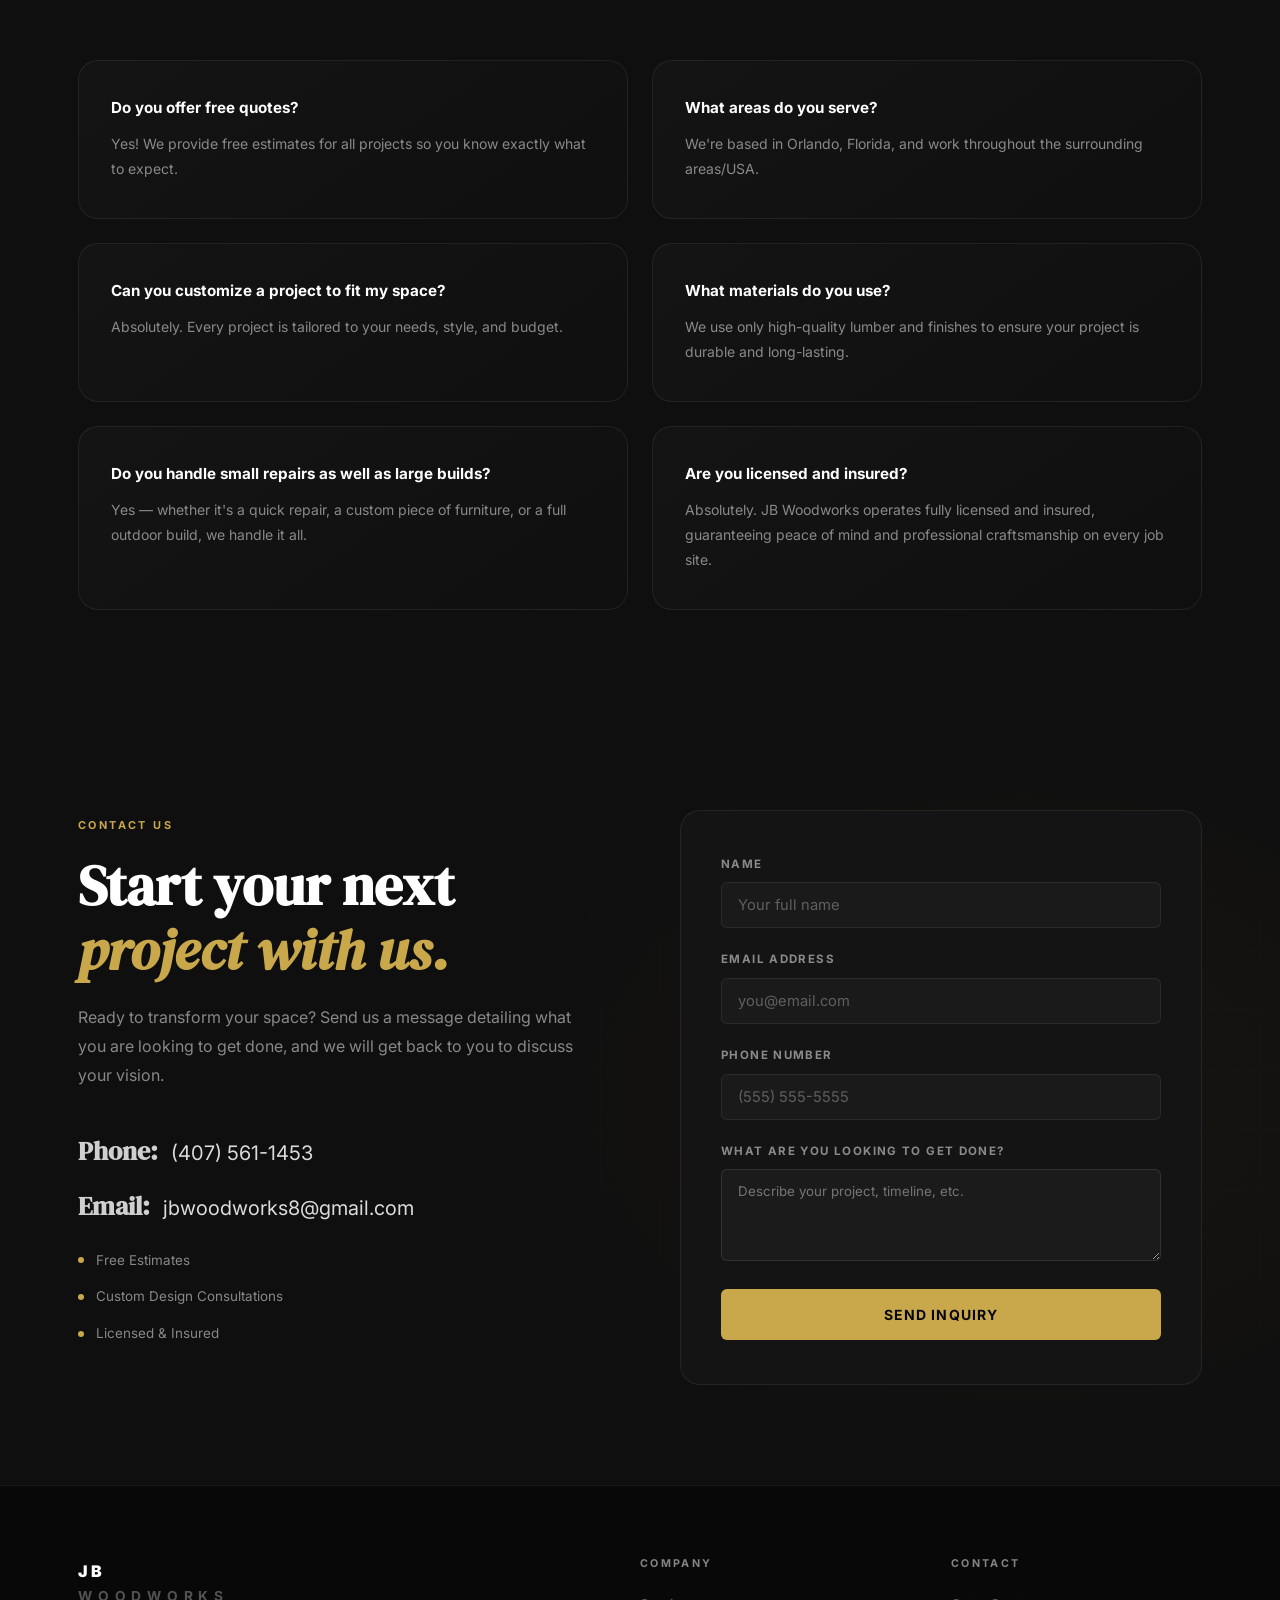
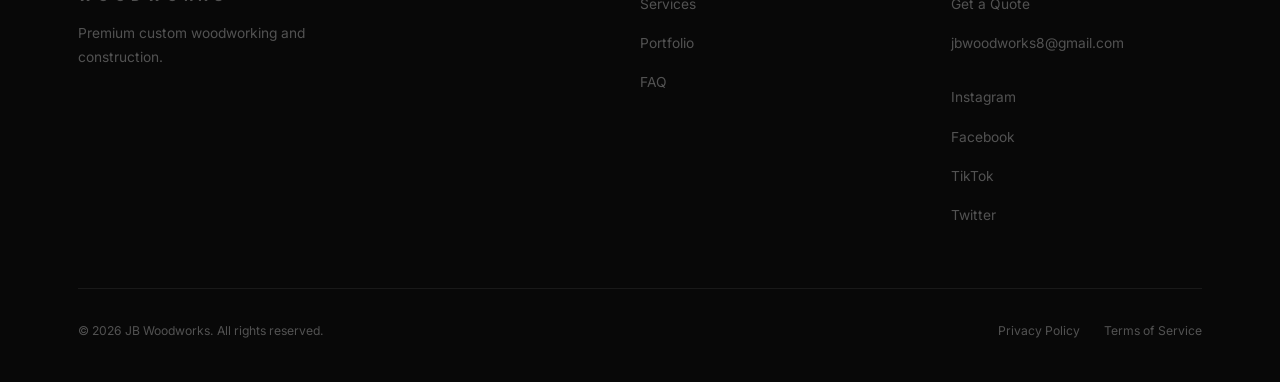
==== commit d9f951ad: "Update portfolio items, cover photos, and AJAX form submission" ====
--- a/index.html
+++ b/index.html
@@ -31,8 +31,10 @@
                 <li><a href="#contact">Contact Us</a></li>
             </ul>
             <div class="nav-socials" style="display: flex; gap: 12px; align-items: center;">
-                <a href="https://www.instagram.com/jb.woodworkss" target="_blank" rel="noopener" class="nav-instagram" title="Instagram">
-                    <svg width="18" height="18" viewBox="0 0 24 24" fill="none" stroke="currentColor" stroke-width="2" stroke-linecap="round" stroke-linejoin="round">
+                <a href="https://www.instagram.com/jb.woodworkss" target="_blank" rel="noopener" class="nav-instagram"
+                    title="Instagram">
+                    <svg width="18" height="18" viewBox="0 0 24 24" fill="none" stroke="currentColor" stroke-width="2"
+                        stroke-linecap="round" stroke-linejoin="round">
                         <rect x="2" y="2" width="20" height="20" rx="5" ry="5"></rect>
                         <path d="M16 11.37A4 4 0 1 1 12.63 8 4 4 0 0 1 16 11.37z"></path>
                         <line x1="17.5" y1="6.5" x2="17.51" y2="6.5"></line>
@@ -53,9 +55,12 @@
             <li><a href="#services" class="mob-link">Services</a></li>
             <li><a href="/portfolio" class="mob-link">Portfolio</a></li>
             <li><a href="#faq" class="mob-link">FAQ</a></li>
-            <li><a href="https://www.instagram.com/jb.woodworkss" target="_blank" rel="noopener" class="mob-link">Instagram</a></li>
-            <li><a href="https://www.facebook.com/people/JB-Woodworks/61581118061434" target="_blank" rel="noopener" class="mob-link">Facebook</a></li>
-            <li><a href="https://www.tiktok.com/@jbwoodworks_" target="_blank" rel="noopener" class="mob-link">TikTok</a></li>
+            <li><a href="https://www.instagram.com/jb.woodworkss" target="_blank" rel="noopener"
+                    class="mob-link">Instagram</a></li>
+            <li><a href="https://www.facebook.com/people/JB-Woodworks/61581118061434" target="_blank" rel="noopener"
+                    class="mob-link">Facebook</a></li>
+            <li><a href="https://www.tiktok.com/@jbwoodworks_" target="_blank" rel="noopener"
+                    class="mob-link">TikTok</a></li>
             <li><a href="https://x.com/jbwoodworks8" target="_blank" rel="noopener" class="mob-link">Twitter</a></li>
             <li><a href="#contact" class="btn btn-primary mob-link">Get a Quote</a></li>
         </ul>
@@ -217,12 +222,15 @@
             <div class="portfolio-grid"
                 style="grid-template-columns: repeat(auto-fit, minmax(300px, 1fr)); display: grid; gap: 30px;">
                 <!-- Portfolio Item 1 (Pergola) -->
-                <a href="project_pergola.html" style="text-decoration: none; color: inherit; display: block;"
+                <a href="project_pergola_a.html" style="text-decoration: none; color: inherit; display: block;"
                     class="portfolio-card fade-in-up">
-                    <div class="portfolio-image" style="background-image: url('Jah Images/Pergola/IMG_1943.jpg');">
-                    </div>
+                    <video class="portfolio-image"
+                        style="width: 100%; height: 280px; object-fit: cover; background: #000; border-radius: var(--radius-md) var(--radius-md) 0 0;"
+                        autoplay loop muted playsinline>
+                        <source src="Jah Images/Pergola/IMG_0047.mp4" type="video/mp4">
+                    </video>
                     <div class="portfolio-content">
-                        <h3>Pergolas</h3>
+                        <h3>Pergola (A)</h3>
                         <p class="portfolio-desc">Elegant pergolas providing the perfect balance of shade and outdoor
                             comfort.</p>
                     </div>
@@ -408,9 +416,12 @@
                     <ul>
                         <li><a href="#contact">Get a Quote</a></li>
                         <li><a href="mailto:jbwoodworks8@gmail.com">jbwoodworks8@gmail.com</a></li>
-                        <li style="margin-top: 15px;"><a href="https://www.instagram.com/jb.woodworkss" target="_blank" rel="noopener">Instagram</a></li>
-                        <li><a href="https://www.facebook.com/people/JB-Woodworks/61581118061434" target="_blank" rel="noopener">Facebook</a></li>
-                        <li><a href="https://www.tiktok.com/@jbwoodworks_" target="_blank" rel="noopener">TikTok</a></li>
+                        <li style="margin-top: 15px;"><a href="https://www.instagram.com/jb.woodworkss" target="_blank"
+                                rel="noopener">Instagram</a></li>
+                        <li><a href="https://www.facebook.com/people/JB-Woodworks/61581118061434" target="_blank"
+                                rel="noopener">Facebook</a></li>
+                        <li><a href="https://www.tiktok.com/@jbwoodworks_" target="_blank" rel="noopener">TikTok</a>
+                        </li>
                         <li><a href="https://x.com/jbwoodworks8" target="_blank" rel="noopener">Twitter</a></li>
                     </ul>
                 </div>
@@ -426,10 +437,6 @@
     </footer>
 
     <script src="script.js"></script>
-    <script>
-        // Set form redirect target to current URL with ?success=true
-        document.getElementById('formNext').value = window.location.href.split('?')[0] + '?success=true';
-    </script>
 </body>
 
 </html>
